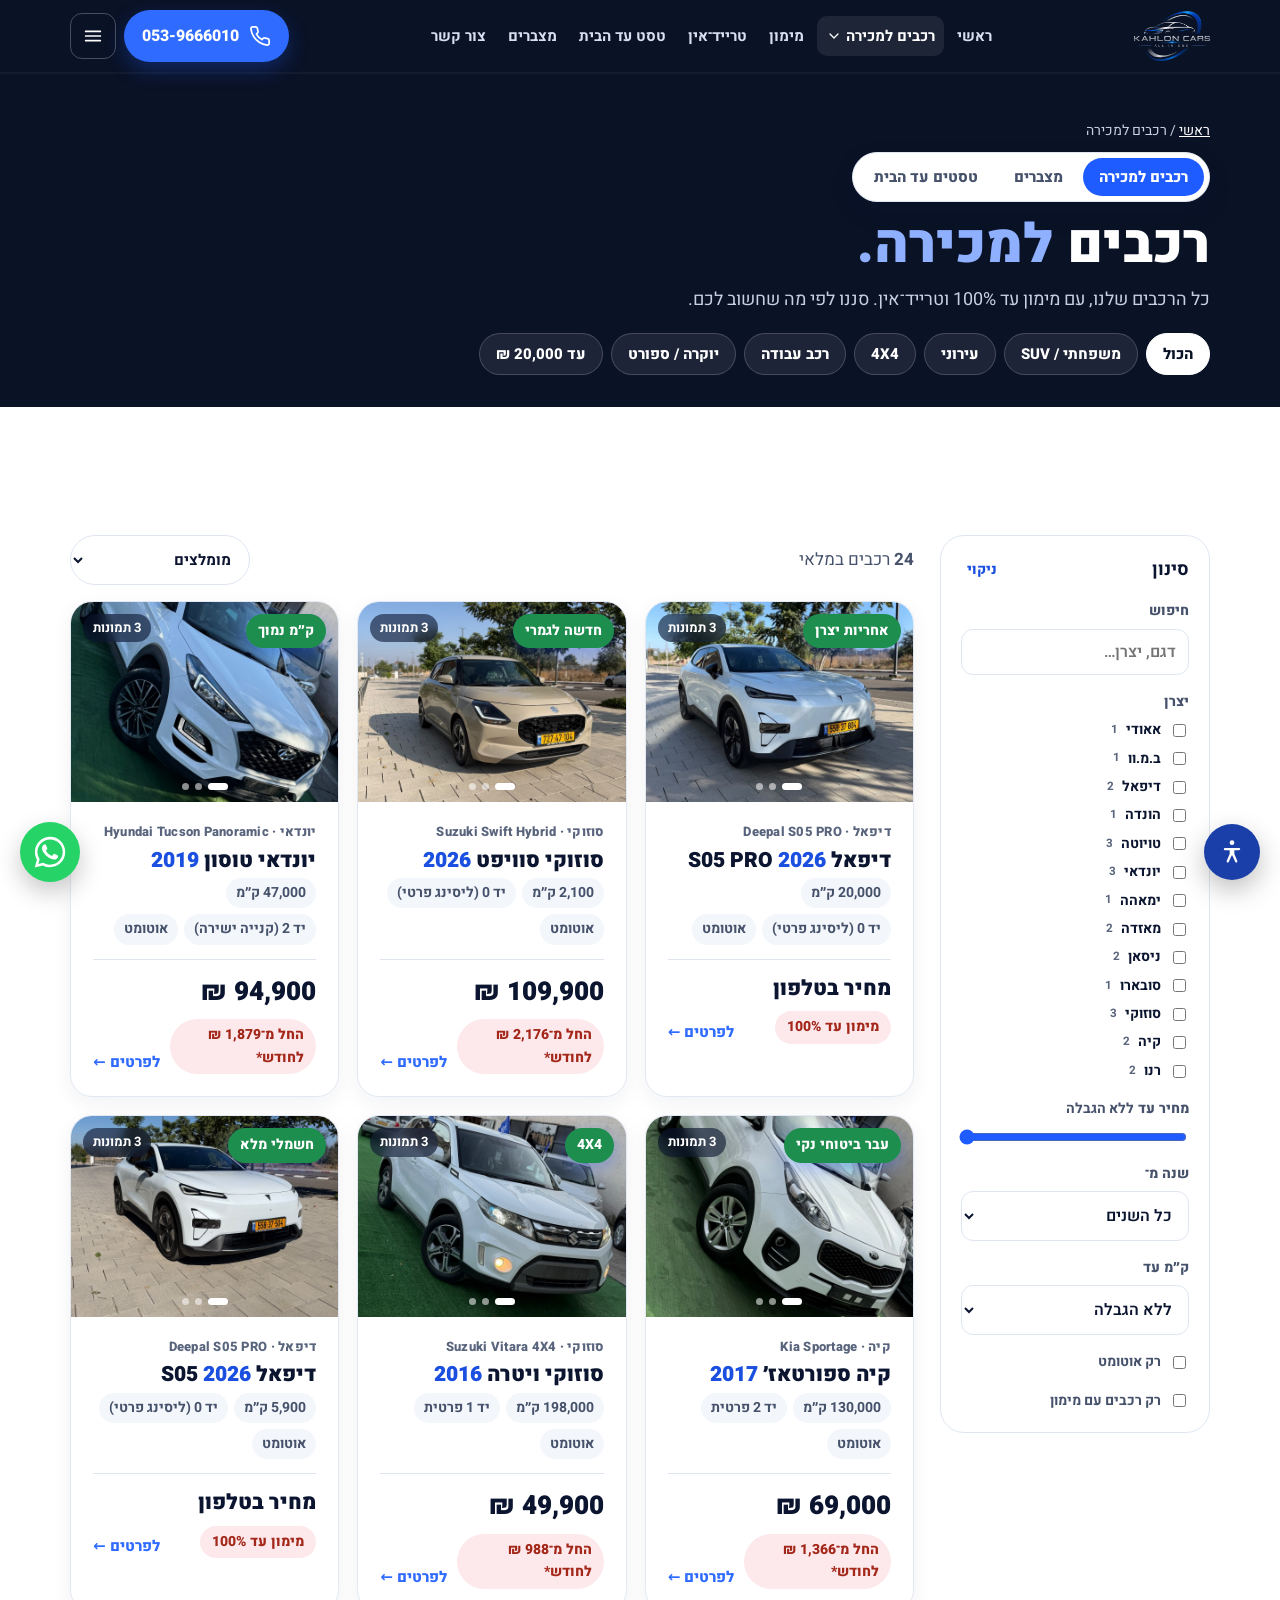
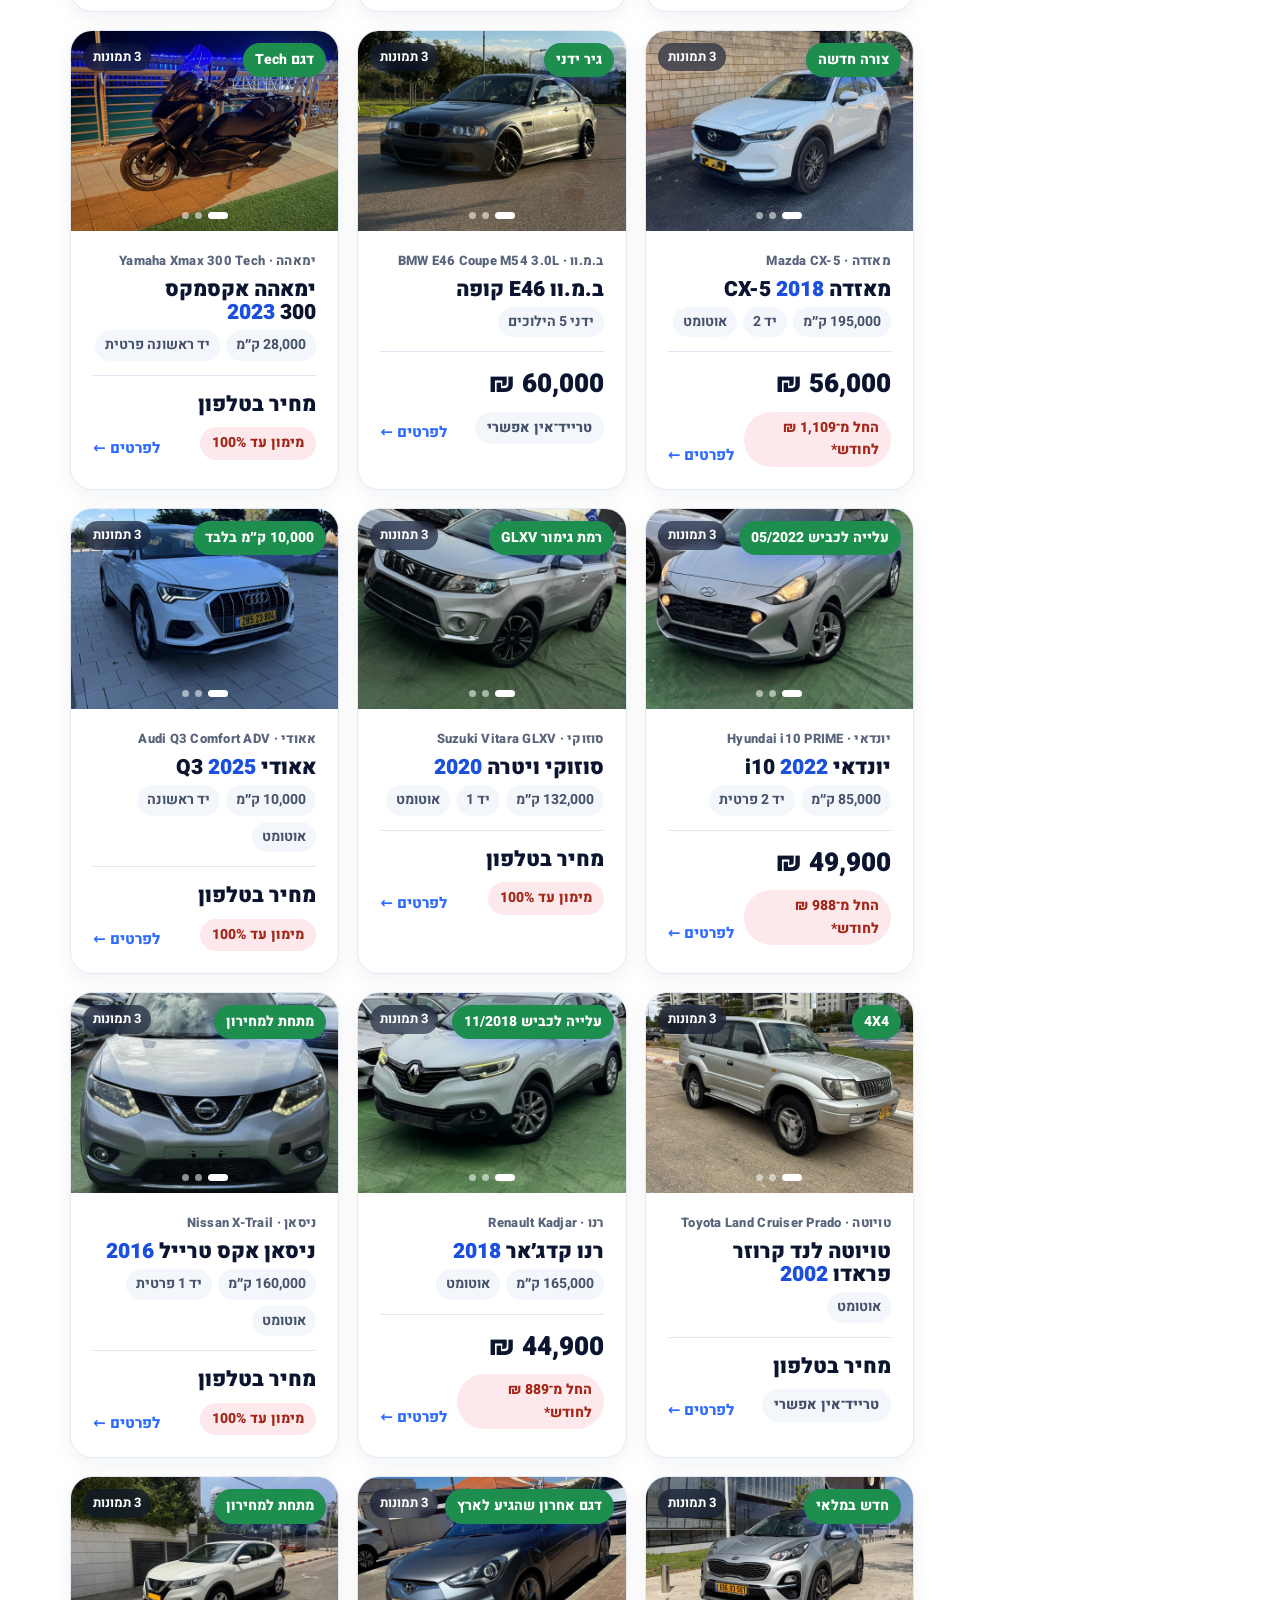
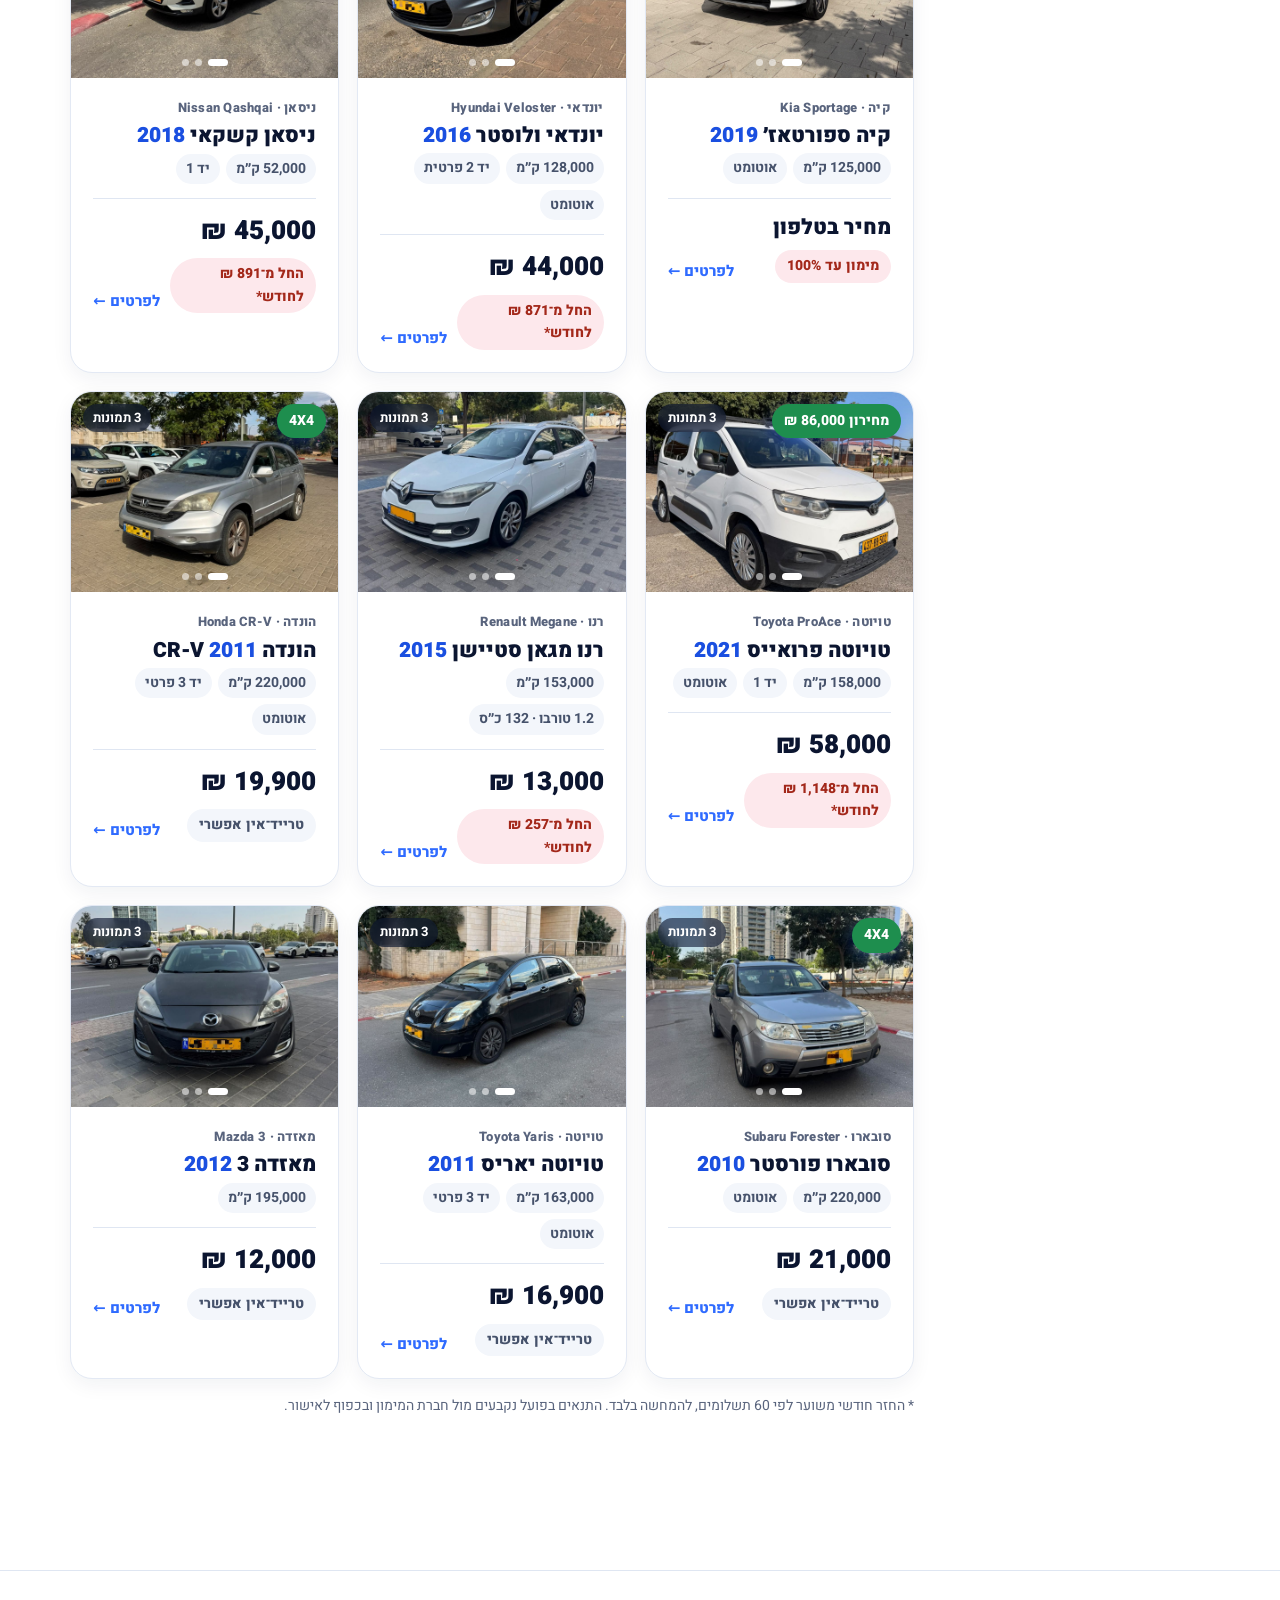
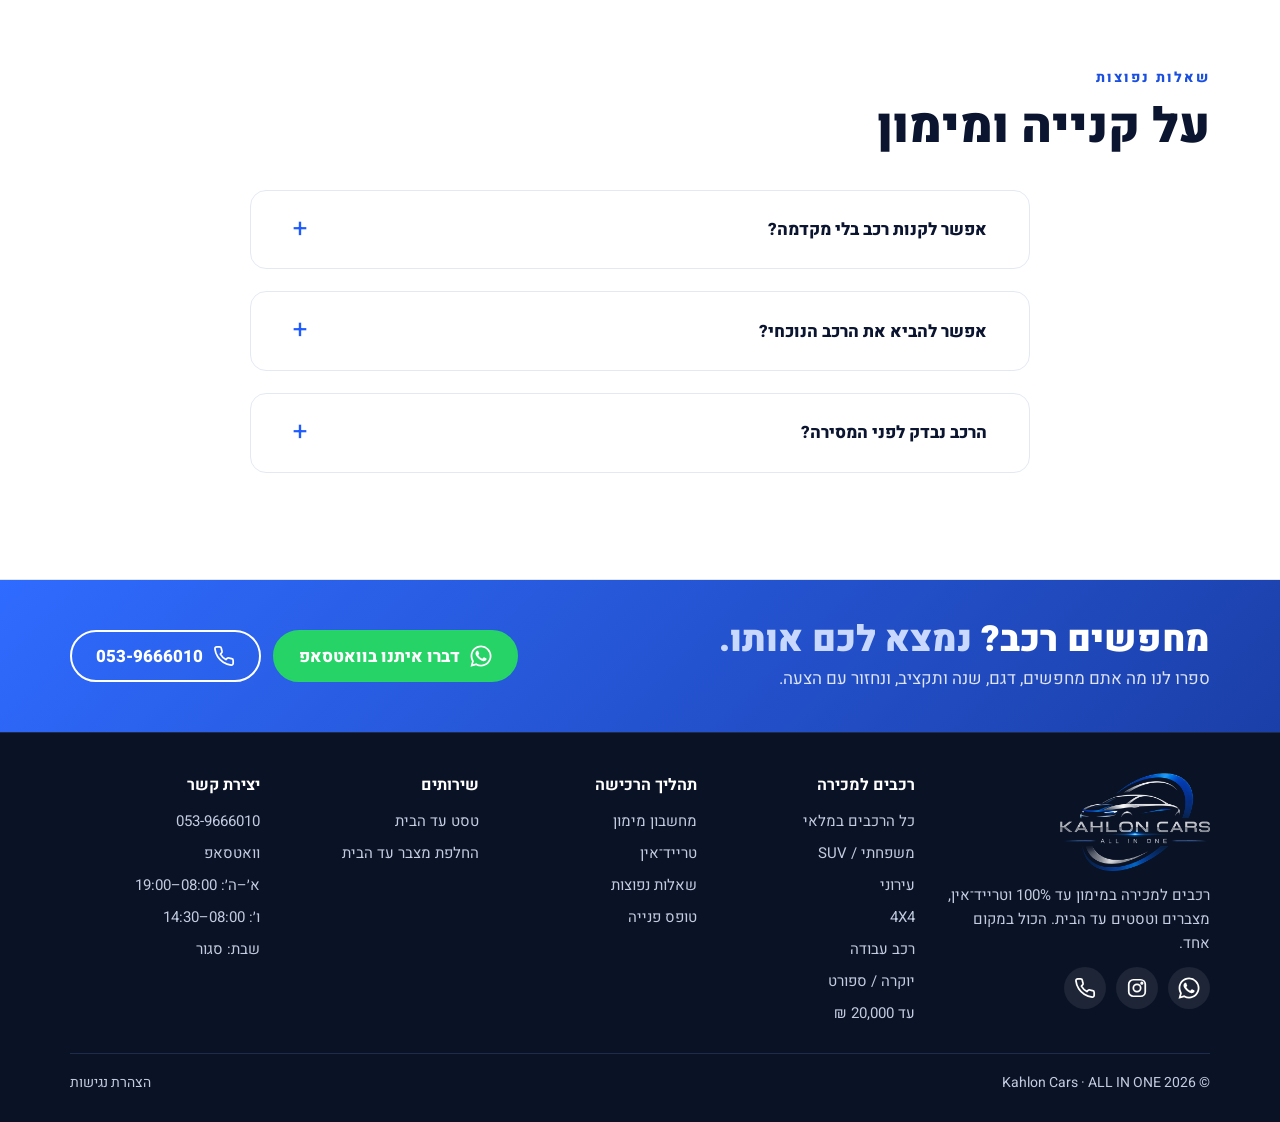
==== public/cars.html @ dd2d295c "הגדרות Cloudflare Co-Authored-By: Claude Opus 5.5 <noreply@anthropic.com> Claude-Session: https://cl" ====
<!doctype html>
<html lang="he" dir="rtl" data-theme="light">
<head>
<meta charset="utf-8">
<meta name="viewport" content="width=device-width, initial-scale=1, viewport-fit=cover">
<title>רכבים למכירה במימון עד 100% | Kahlon Cars</title>
<meta name="claude:viewport-fit-sides" content="cover">
<meta name="description" content="כל הרכבים למכירה ב־Kahlon Cars: רכבים שמורים ובדוקים, מימון עד 100% וטרייד־אין. סינון לפי יצרן, מחיר, שנה וסוג רכב.">
<link rel="canonical" href="https://www.kahloncars.co.il/cars.html">
<meta property="og:type" content="website"><meta property="og:locale" content="he_IL">
<meta property="og:title" content="רכבים למכירה במימון עד 100% | Kahlon Cars"><meta property="og:description" content="כל הרכבים למכירה ב־Kahlon Cars: רכבים שמורים ובדוקים, מימון עד 100% וטרייד־אין. סינון לפי יצרן, מחיר, שנה וסוג רכב.">
<meta property="og:image" content="https://www.kahloncars.co.il/img/og.jpg"><meta property="og:url" content="https://www.kahloncars.co.il/cars.html">
<meta name="theme-color" content="#0B1530">
<link rel="icon" type="image/png" href="img/favicon.png"><link rel="apple-touch-icon" href="img/apple-touch-icon.png">
<link rel="preconnect" href="https://fonts.googleapis.com"><link rel="preconnect" href="https://fonts.gstatic.com" crossorigin>
<link rel="stylesheet" href="https://fonts.googleapis.com/css2?family=Heebo:wght@400;600;700;800;900&display=swap">
<link rel="stylesheet" href="site.css">
</head>
<body>
<a class="sr" href="#main">דילוג לתוכן</a>
<header class="site-header"><div class="wrap">
<a class="brand" href="index.html" aria-label="Kahlon Cars – לעמוד הראשי"><img class="logo-light" src="img/logo-light.png" alt="Kahlon Cars" width="76" height="49"><img class="logo-dark" src="img/logo-dark.png" alt="" width="76" height="49"><span>KAHLON CARS</span></a>
<nav id="nav" class="nav" aria-label="ניווט ראשי">
<a href="index.html">ראשי</a>
<div class="dd"><a href="cars.html" aria-current="page">רכבים למכירה <svg viewBox="0 0 24 24" width="16" height="16" fill="none" stroke="currentColor" stroke-width="1.9" stroke-linecap="round" stroke-linejoin="round" aria-hidden="true"><path d="M6 9l6 6 6-6"/></svg></a><div class="dd-panel"><a href="cars.html" class="dd-all"><svg viewBox="0 0 24 24" width="20" height="20" fill="none" stroke="currentColor" stroke-width="1.9" stroke-linecap="round" stroke-linejoin="round" aria-hidden="true"><path d="M3 15.5v-2.2c0-.8.5-1.4 1.2-1.6l2.3-.6 2.2-3a2 2 0 0 1 1.6-.8h4.4a2 2 0 0 1 1.6.8l2.2 3 1.3.3c.7.2 1.2.8 1.2 1.6v2.5h-1.5"/><path d="M5.5 15.5H3"/><path d="M9.5 15.5h5"/><circle cx="7.5" cy="15.8" r="1.8"/><circle cx="16.5" cy="15.8" r="1.8"/></svg><span>כל הרכבים במלאי</span></a><a href="cars.html?cat=family"><svg viewBox="0 0 24 24" width="20" height="20" fill="none" stroke="currentColor" stroke-width="1.9" stroke-linecap="round" stroke-linejoin="round" aria-hidden="true"><path d="M2.5 16v-3.5c0-.7.4-1.3 1-1.5L6 10l1.8-3.2A1.5 1.5 0 0 1 9.1 6h7.3a1.5 1.5 0 0 1 1.2.6L20 10l.6.3c.6.3.9.9.9 1.5V16h-1.5"/><path d="M2.5 16h2"/><path d="M9.5 16h5"/><circle cx="7" cy="16.3" r="2"/><circle cx="17" cy="16.3" r="2"/><path d="M6 10h14"/></svg><span>משפחתי / SUV</span></a><a href="cars.html?cat=city"><svg viewBox="0 0 24 24" width="20" height="20" fill="none" stroke="currentColor" stroke-width="1.9" stroke-linecap="round" stroke-linejoin="round" aria-hidden="true"><path d="M5 15.5v-2c0-.7.4-1.2 1-1.4l1.5-.4 2-2.8a1.6 1.6 0 0 1 1.3-.7h2.4a1.6 1.6 0 0 1 1.3.7l2 2.8 1.5.4c.6.2 1 .7 1 1.4v2h-1"/><path d="M6 15.5H5"/><path d="M10 15.5h4"/><circle cx="8" cy="15.8" r="1.7"/><circle cx="16" cy="15.8" r="1.7"/></svg><span>עירוני</span></a><a href="cars.html?cat=4x4"><svg viewBox="0 0 24 24" width="20" height="20" fill="none" stroke="currentColor" stroke-width="1.9" stroke-linecap="round" stroke-linejoin="round" aria-hidden="true"><path d="M4 20l5-9 3 4 3-6 5 11z"/><path d="M14.5 5.5a1.5 1.5 0 1 0 0-.01"/></svg><span>4X4</span></a><a href="cars.html?cat=work"><svg viewBox="0 0 24 24" width="20" height="20" fill="none" stroke="currentColor" stroke-width="1.9" stroke-linecap="round" stroke-linejoin="round" aria-hidden="true"><path d="M2.5 17V8a1 1 0 0 1 1-1h10v10"/><path d="M13.5 10h4l3 3.5V17h-1.5"/><path d="M2.5 17h2"/><path d="M9 17h6"/><circle cx="6.7" cy="17.2" r="1.9"/><circle cx="17" cy="17.2" r="1.9"/></svg><span>רכב עבודה</span></a><a href="cars.html?cat=sport"><svg viewBox="0 0 24 24" width="20" height="20" fill="none" stroke="currentColor" stroke-width="1.9" stroke-linecap="round" stroke-linejoin="round" aria-hidden="true"><path d="M12 3l2.7 5.6 6.1.9-4.4 4.3 1 6.1L12 17l-5.4 2.9 1-6.1L3.2 9.5l6.1-.9z"/></svg><span>יוקרה / ספורט</span></a><a href="cars.html?cat=budget"><svg viewBox="0 0 24 24" width="20" height="20" fill="none" stroke="currentColor" stroke-width="1.9" stroke-linecap="round" stroke-linejoin="round" aria-hidden="true"><circle cx="12" cy="12" r="9"/><path d="M14.8 9.2c-.5-.8-1.5-1.2-2.8-1.2-1.6 0-2.7.8-2.7 2s1 1.7 2.7 2 2.7.8 2.7 2-1.1 2-2.7 2c-1.3 0-2.3-.4-2.8-1.2"/><path d="M12 6.5v1.5"/><path d="M12 16v1.5"/></svg><span>עד 20,000 ₪</span></a></div></div>
<a href="finance.html">מימון</a>
<a href="tradein.html">טרייד־אין</a>
<a href="test.html">טסט עד הבית</a>
<a href="battery.html">מצברים</a>
<a href="contact.html">צור קשר</a>
</nav>
<div class="header-cta"><a class="btn btn-primary btn-sm" href="tel:+972539666010" target="_blank" rel="noopener"><svg viewBox="0 0 24 24" width="22" height="22" fill="none" stroke="currentColor" stroke-width="1.9" stroke-linecap="round" stroke-linejoin="round" aria-hidden="true"><path d="M22 16.92v3a2 2 0 0 1-2.18 2 19.79 19.79 0 0 1-8.63-3.07 19.5 19.5 0 0 1-6-6 19.79 19.79 0 0 1-3.07-8.67A2 2 0 0 1 4.11 2h3a2 2 0 0 1 2 1.72 12.84 12.84 0 0 0 .7 2.81 2 2 0 0 1-.45 2.11L8.09 9.91a16 16 0 0 0 6 6l1.27-1.27a2 2 0 0 1 2.11-.45 12.84 12.84 0 0 0 2.81.7A2 2 0 0 1 22 16.92z"/></svg><span class="btn-call-text ltr">053-9666010</span><span class="sr">חייגו</span></a>
<button class="menu-btn" type="button" aria-controls="menu" aria-expanded="false" aria-label="תפריט"><svg viewBox="0 0 24 24" width="22" height="22" fill="none" stroke="currentColor" stroke-width="1.9" stroke-linecap="round" stroke-linejoin="round" aria-hidden="true"><path d="M4 7h16"/><path d="M4 12h16"/><path d="M4 17h16"/></svg></button></div>
</div>
<div id="menu" class="menu" hidden><div class="wrap">
<nav class="m-list" aria-label="תפריט">
<a href="index.html"><svg viewBox="0 0 24 24" width="22" height="22" fill="none" stroke="currentColor" stroke-width="1.9" stroke-linecap="round" stroke-linejoin="round" aria-hidden="true"><path d="M3 11l9-7 9 7"/><path d="M5 10v10h14V10"/></svg><span>ראשי</span></a>
<details class="m-sub"><summary><svg viewBox="0 0 24 24" width="22" height="22" fill="none" stroke="currentColor" stroke-width="1.9" stroke-linecap="round" stroke-linejoin="round" aria-hidden="true"><path d="M3 15.5v-2.2c0-.8.5-1.4 1.2-1.6l2.3-.6 2.2-3a2 2 0 0 1 1.6-.8h4.4a2 2 0 0 1 1.6.8l2.2 3 1.3.3c.7.2 1.2.8 1.2 1.6v2.5h-1.5"/><path d="M5.5 15.5H3"/><path d="M9.5 15.5h5"/><circle cx="7.5" cy="15.8" r="1.8"/><circle cx="16.5" cy="15.8" r="1.8"/></svg><span>רכבים למכירה</span><svg viewBox="0 0 24 24" width="18" height="18" fill="none" stroke="currentColor" stroke-width="1.9" stroke-linecap="round" stroke-linejoin="round" aria-hidden="true"><path d="M6 9l6 6 6-6"/></svg></summary><div class="m-sub-in"><a href="cars.html">כל הרכבים</a><a href="cars.html?cat=family">משפחתי / SUV</a><a href="cars.html?cat=city">עירוני</a><a href="cars.html?cat=4x4">4X4</a><a href="cars.html?cat=work">רכב עבודה</a><a href="cars.html?cat=sport">יוקרה / ספורט</a><a href="cars.html?cat=budget">עד 20,000 ₪</a></div></details>
<a href="finance.html"><svg viewBox="0 0 24 24" width="22" height="22" fill="none" stroke="currentColor" stroke-width="1.9" stroke-linecap="round" stroke-linejoin="round" aria-hidden="true"><circle cx="12" cy="12" r="9"/><path d="M9 15l6-6"/><circle cx="9.2" cy="9.2" r=".9"/><circle cx="14.8" cy="14.8" r=".9"/></svg><span>מימון</span></a>
<a href="tradein.html"><svg viewBox="0 0 24 24" width="22" height="22" fill="none" stroke="currentColor" stroke-width="1.9" stroke-linecap="round" stroke-linejoin="round" aria-hidden="true"><path d="M4 8h13l-3-3"/><path d="M20 16H7l3 3"/></svg><span>טרייד־אין</span></a>
<a href="battery.html"><svg viewBox="0 0 24 24" width="22" height="22" fill="none" stroke="currentColor" stroke-width="1.9" stroke-linecap="round" stroke-linejoin="round" aria-hidden="true"><rect x="2.5" y="7" width="17" height="10" rx="2"/><path d="M21.5 10.5v3"/><path d="M11.8 9l-2.3 3.3h3.2l-2.3 3.2"/></svg><span>מצברים</span></a>
<a href="test.html"><svg viewBox="0 0 24 24" width="22" height="22" fill="none" stroke="currentColor" stroke-width="1.9" stroke-linecap="round" stroke-linejoin="round" aria-hidden="true"><path d="M14 3H7a2 2 0 0 0-2 2v14a2 2 0 0 0 2 2h10a2 2 0 0 0 2-2V8z"/><path d="M14 3v5h5"/><path d="M8.8 14.2l2.3 2.3 4.2-4.6"/></svg><span>טסט עד הבית</span></a>
<a href="contact.html"><svg viewBox="0 0 24 24" width="22" height="22" fill="none" stroke="currentColor" stroke-width="1.9" stroke-linecap="round" stroke-linejoin="round" aria-hidden="true"><circle cx="12" cy="8" r="4"/><path d="M4 21c1-4 4.5-6 8-6s7 2 8 6"/></svg><span>צור קשר</span></a>
</nav>
<div class="actions"><a class="btn btn-primary" href="https://wa.me/972539666010" target="_blank" rel="noopener"><svg class="wa-ico" viewBox="0 0 24 24" width="22" height="22" fill="currentColor" aria-hidden="true"><path d="M17.47 14.38c-.3-.15-1.76-.87-2.03-.97-.27-.1-.47-.15-.67.15-.2.3-.77.97-.94 1.17-.17.2-.35.22-.65.07-.3-.15-1.26-.46-2.4-1.48-.89-.79-1.49-1.77-1.66-2.07-.17-.3-.02-.46.13-.61.13-.13.3-.35.45-.52.15-.17.2-.3.3-.5.1-.2.05-.37-.02-.52-.08-.15-.67-1.62-.92-2.22-.24-.58-.49-.5-.67-.51h-.57c-.2 0-.52.07-.79.37-.27.3-1.04 1.02-1.04 2.48s1.07 2.88 1.21 3.08c.15.2 2.1 3.2 5.08 4.49.71.31 1.26.49 1.69.63.71.23 1.36.2 1.87.12.57-.09 1.76-.72 2.01-1.41.25-.69.25-1.29.17-1.41-.07-.13-.27-.2-.57-.35zM12.05 21.5h-.01a9.45 9.45 0 0 1-4.82-1.32l-.35-.21-3.58.94.96-3.49-.23-.36a9.43 9.43 0 0 1-1.45-5.03c0-5.22 4.25-9.47 9.48-9.47 2.53 0 4.91.99 6.7 2.78a9.4 9.4 0 0 1 2.77 6.7c0 5.22-4.25 9.47-9.47 9.47zm8.06-17.53A11.33 11.33 0 0 0 12.05.63C5.77.63.66 5.74.66 12.02c0 2.01.52 3.97 1.52 5.7L.56 23.63l6.04-1.58a11.36 11.36 0 0 0 5.44 1.39h.01c6.28 0 11.39-5.11 11.39-11.39 0-3.04-1.19-5.9-3.33-8.05z"/></svg>וואטסאפ</a><a class="btn btn-ghost" href="tel:+972539666010" target="_blank" rel="noopener"><svg viewBox="0 0 24 24" width="22" height="22" fill="none" stroke="currentColor" stroke-width="1.9" stroke-linecap="round" stroke-linejoin="round" aria-hidden="true"><path d="M22 16.92v3a2 2 0 0 1-2.18 2 19.79 19.79 0 0 1-8.63-3.07 19.5 19.5 0 0 1-6-6 19.79 19.79 0 0 1-3.07-8.67A2 2 0 0 1 4.11 2h3a2 2 0 0 1 2 1.72 12.84 12.84 0 0 0 .7 2.81 2 2 0 0 1-.45 2.11L8.09 9.91a16 16 0 0 0 6 6l1.27-1.27a2 2 0 0 1 2.11-.45 12.84 12.84 0 0 0 2.81.7A2 2 0 0 1 22 16.92z"/></svg>חייגו אלינו</a></div>
</div></div>
</header>
<main id="main">
<section class="page-top"><div class="wrap">
<div class="crumbs"><a href="index.html">ראשי</a> / רכבים למכירה</div>
<div class="biz"><a href="cars.html" class="biz-main" aria-current="page">רכבים למכירה</a><a href="battery.html">מצברים</a><a href="test.html">טסטים עד הבית</a></div>
<h1>רכבים <span class="hl">למכירה.</span></h1>
<p>כל הרכבים שלנו, עם מימון עד 100% וטרייד־אין. סננו לפי מה שחשוב לכם.</p>
<div class="cat-pills" id="cat-pills"><a href="cars.html" data-c="">הכול</a><a href="cars.html?cat=family" data-c="family">משפחתי / SUV</a><a href="cars.html?cat=city" data-c="city">עירוני</a><a href="cars.html?cat=4x4" data-c="4x4">4X4</a><a href="cars.html?cat=work" data-c="work">רכב עבודה</a><a href="cars.html?cat=sport" data-c="sport">יוקרה / ספורט</a><a href="cars.html?cat=budget" data-c="budget">עד 20,000 ₪</a></div>
</div></section>
<section class="catalog"><div class="wrap">
<aside class="filters" id="filters" aria-label="סינון">
<div class="f-head"><b>סינון</b><button type="button" id="f-reset">ניקוי</button></div>
<label class="f"><span>חיפוש</span><input id="q" type="search" placeholder="דגם, יצרן…"></label>
<div class="f"><span>יצרן</span><div id="f-brands" class="checks"></div></div>
<label class="f"><span>מחיר עד <b id="max-out"></b></span><input id="f-max" type="range" min="10000" max="60000" step="1000"></label>
<label class="f"><span>שנה מ־</span><select id="f-year"><option value="">כל השנים</option></select></label>
<label class="f"><span>ק״מ עד</span><select id="f-km"><option value="">ללא הגבלה</option><option value="60000">60,000</option><option value="150000">150,000</option><option value="200000">200,000</option></select></label>
<label class="f chk"><input type="checkbox" id="f-auto"> רק אוטומט</label>
<label class="f chk"><input type="checkbox" id="f-fin"> רק רכבים עם מימון</label>
<button class="btn btn-primary btn-sm f-done" type="button" id="f-done">הצגת תוצאות</button>
</aside>
<div class="results">
<div class="r-bar"><span id="r-count"></span><div class="r-tools"><button class="btn btn-ghost btn-sm f-open" type="button" id="f-open"><svg viewBox="0 0 24 24" width="18" height="18" fill="none" stroke="currentColor" stroke-width="1.9" stroke-linecap="round" stroke-linejoin="round" aria-hidden="true"><circle cx="11" cy="11" r="7"/><path d="M20 20l-3.5-3.5"/></svg>סינון</button><label><span class="sr">מיון</span><select id="sort"><option value="rec">מומלצים</option><option value="pa">מחיר: מהנמוך לגבוה</option><option value="pd">מחיר: מהגבוה לנמוך</option><option value="yd">שנה: מהחדש לישן</option><option value="km">קילומטראז׳: מהנמוך</option></select></label></div></div>
<div id="cars" class="grid g3 car-grid" data-catalog="1"></div>
<div id="cars-empty" class="empty" hidden><span class="icon"><svg viewBox="0 0 24 24" width="22" height="22" fill="none" stroke="currentColor" stroke-width="1.9" stroke-linecap="round" stroke-linejoin="round" aria-hidden="true"><path d="M3 15.5v-2.2c0-.8.5-1.4 1.2-1.6l2.3-.6 2.2-3a2 2 0 0 1 1.6-.8h4.4a2 2 0 0 1 1.6.8l2.2 3 1.3.3c.7.2 1.2.8 1.2 1.6v2.5h-1.5"/><path d="M5.5 15.5H3"/><path d="M9.5 15.5h5"/><circle cx="7.5" cy="15.8" r="1.8"/><circle cx="16.5" cy="15.8" r="1.8"/></svg></span><h3>לא מצאנו רכב שמתאים לחיפוש</h3><p>נסו להרחיב את הסינון, או ספרו לנו מה אתם מחפשים ונמצא בשבילכם.</p><a class="btn btn-primary" href="https://wa.me/972539666010?text=%D7%94%D7%99%D7%99%2C%20%D7%90%D7%A0%D7%99%20%D7%9E%D7%97%D7%A4%D7%A9%20%D7%A8%D7%9B%D7%91.%20%D7%93%D7%92%D7%9D%3A%20%2C%20%D7%A9%D7%A0%D7%94%3A%20%2C%20%D7%AA%D7%A7%D7%A6%D7%99%D7%91%3A%20" target="_blank" rel="noopener"><svg class="wa-ico" viewBox="0 0 24 24" width="22" height="22" fill="currentColor" aria-hidden="true"><path d="M17.47 14.38c-.3-.15-1.76-.87-2.03-.97-.27-.1-.47-.15-.67.15-.2.3-.77.97-.94 1.17-.17.2-.35.22-.65.07-.3-.15-1.26-.46-2.4-1.48-.89-.79-1.49-1.77-1.66-2.07-.17-.3-.02-.46.13-.61.13-.13.3-.35.45-.52.15-.17.2-.3.3-.5.1-.2.05-.37-.02-.52-.08-.15-.67-1.62-.92-2.22-.24-.58-.49-.5-.67-.51h-.57c-.2 0-.52.07-.79.37-.27.3-1.04 1.02-1.04 2.48s1.07 2.88 1.21 3.08c.15.2 2.1 3.2 5.08 4.49.71.31 1.26.49 1.69.63.71.23 1.36.2 1.87.12.57-.09 1.76-.72 2.01-1.41.25-.69.25-1.29.17-1.41-.07-.13-.27-.2-.57-.35zM12.05 21.5h-.01a9.45 9.45 0 0 1-4.82-1.32l-.35-.21-3.58.94.96-3.49-.23-.36a9.43 9.43 0 0 1-1.45-5.03c0-5.22 4.25-9.47 9.48-9.47 2.53 0 4.91.99 6.7 2.78a9.4 9.4 0 0 1 2.77 6.7c0 5.22-4.25 9.47-9.47 9.47zm8.06-17.53A11.33 11.33 0 0 0 12.05.63C5.77.63.66 5.74.66 12.02c0 2.01.52 3.97 1.52 5.7L.56 23.63l6.04-1.58a11.36 11.36 0 0 0 5.44 1.39h.01c6.28 0 11.39-5.11 11.39-11.39 0-3.04-1.19-5.9-3.33-8.05z"/></svg>ספרו לנו מה אתם מחפשים</a></div>
<p class="note">* החזר חודשי משוער לפי 60 תשלומים, להמחשה בלבד. התנאים בפועל נקבעים מול חברת המימון ובכפוף לאישור.</p>
</div>
</div></section>
<section class="section-alt" id="faq"><div class="wrap"><div class="head"><span class="eyebrow">שאלות נפוצות</span><h2>על קנייה ומימון</h2></div><div class="faq">
<details><summary>אפשר לקנות רכב בלי מקדמה?</summary><p>יש אפשרות למימון מלא, בכפוף לאישור חברת המימון. אפשר גם לשלב טרייד־אין.</p></details>
<details><summary>אפשר להביא את הרכב הנוכחי?</summary><p>כן, אנחנו עושים טרייד־אין ונותנים הצעה על הרכב הנוכחי.</p></details>
<details><summary>הרכב נבדק לפני המסירה?</summary><p>כן, אנחנו מתחייבים לבדיקה מלאה של הרכב.</p></details>
</div></div></section>
</main>
<section class="pre-foot"><div class="wrap">
<div><h2>מחפשים רכב? <span class="hl">נמצא לכם אותו.</span></h2><p>ספרו לנו מה אתם מחפשים, דגם, שנה ותקציב, ונחזור עם הצעה.</p></div>
<div class="actions"><a class="btn btn-primary" href="https://wa.me/972539666010?text=%D7%94%D7%99%D7%99%2C%20%D7%90%D7%A0%D7%99%20%D7%9E%D7%97%D7%A4%D7%A9%20%D7%A8%D7%9B%D7%91.%20" target="_blank" rel="noopener"><svg class="wa-ico" viewBox="0 0 24 24" width="22" height="22" fill="currentColor" aria-hidden="true"><path d="M17.47 14.38c-.3-.15-1.76-.87-2.03-.97-.27-.1-.47-.15-.67.15-.2.3-.77.97-.94 1.17-.17.2-.35.22-.65.07-.3-.15-1.26-.46-2.4-1.48-.89-.79-1.49-1.77-1.66-2.07-.17-.3-.02-.46.13-.61.13-.13.3-.35.45-.52.15-.17.2-.3.3-.5.1-.2.05-.37-.02-.52-.08-.15-.67-1.62-.92-2.22-.24-.58-.49-.5-.67-.51h-.57c-.2 0-.52.07-.79.37-.27.3-1.04 1.02-1.04 2.48s1.07 2.88 1.21 3.08c.15.2 2.1 3.2 5.08 4.49.71.31 1.26.49 1.69.63.71.23 1.36.2 1.87.12.57-.09 1.76-.72 2.01-1.41.25-.69.25-1.29.17-1.41-.07-.13-.27-.2-.57-.35zM12.05 21.5h-.01a9.45 9.45 0 0 1-4.82-1.32l-.35-.21-3.58.94.96-3.49-.23-.36a9.43 9.43 0 0 1-1.45-5.03c0-5.22 4.25-9.47 9.48-9.47 2.53 0 4.91.99 6.7 2.78a9.4 9.4 0 0 1 2.77 6.7c0 5.22-4.25 9.47-9.47 9.47zm8.06-17.53A11.33 11.33 0 0 0 12.05.63C5.77.63.66 5.74.66 12.02c0 2.01.52 3.97 1.52 5.7L.56 23.63l6.04-1.58a11.36 11.36 0 0 0 5.44 1.39h.01c6.28 0 11.39-5.11 11.39-11.39 0-3.04-1.19-5.9-3.33-8.05z"/></svg>דברו איתנו בוואטסאפ</a><a class="btn btn-outline-light" href="tel:+972539666010" target="_blank" rel="noopener"><svg viewBox="0 0 24 24" width="22" height="22" fill="none" stroke="currentColor" stroke-width="1.9" stroke-linecap="round" stroke-linejoin="round" aria-hidden="true"><path d="M22 16.92v3a2 2 0 0 1-2.18 2 19.79 19.79 0 0 1-8.63-3.07 19.5 19.5 0 0 1-6-6 19.79 19.79 0 0 1-3.07-8.67A2 2 0 0 1 4.11 2h3a2 2 0 0 1 2 1.72 12.84 12.84 0 0 0 .7 2.81 2 2 0 0 1-.45 2.11L8.09 9.91a16 16 0 0 0 6 6l1.27-1.27a2 2 0 0 1 2.11-.45 12.84 12.84 0 0 0 2.81.7A2 2 0 0 1 22 16.92z"/></svg><span class="ltr">053-9666010</span></a></div>
</div></section>
<footer class="site-footer"><div class="wrap">
<div class="cols cols5">
<div class="f-about"><img src="img/logo-dark.png" alt="Kahlon Cars" width="150" height="97"><p>רכבים למכירה במימון עד 100% וטרייד־אין, מצברים וטסטים עד הבית. הכול במקום אחד.</p><div class="f-social"><a href="https://wa.me/972539666010" target="_blank" rel="noopener" aria-label="וואטסאפ"><svg class="wa-ico" viewBox="0 0 24 24" width="22" height="22" fill="currentColor" aria-hidden="true"><path d="M17.47 14.38c-.3-.15-1.76-.87-2.03-.97-.27-.1-.47-.15-.67.15-.2.3-.77.97-.94 1.17-.17.2-.35.22-.65.07-.3-.15-1.26-.46-2.4-1.48-.89-.79-1.49-1.77-1.66-2.07-.17-.3-.02-.46.13-.61.13-.13.3-.35.45-.52.15-.17.2-.3.3-.5.1-.2.05-.37-.02-.52-.08-.15-.67-1.62-.92-2.22-.24-.58-.49-.5-.67-.51h-.57c-.2 0-.52.07-.79.37-.27.3-1.04 1.02-1.04 2.48s1.07 2.88 1.21 3.08c.15.2 2.1 3.2 5.08 4.49.71.31 1.26.49 1.69.63.71.23 1.36.2 1.87.12.57-.09 1.76-.72 2.01-1.41.25-.69.25-1.29.17-1.41-.07-.13-.27-.2-.57-.35zM12.05 21.5h-.01a9.45 9.45 0 0 1-4.82-1.32l-.35-.21-3.58.94.96-3.49-.23-.36a9.43 9.43 0 0 1-1.45-5.03c0-5.22 4.25-9.47 9.48-9.47 2.53 0 4.91.99 6.7 2.78a9.4 9.4 0 0 1 2.77 6.7c0 5.22-4.25 9.47-9.47 9.47zm8.06-17.53A11.33 11.33 0 0 0 12.05.63C5.77.63.66 5.74.66 12.02c0 2.01.52 3.97 1.52 5.7L.56 23.63l6.04-1.58a11.36 11.36 0 0 0 5.44 1.39h.01c6.28 0 11.39-5.11 11.39-11.39 0-3.04-1.19-5.9-3.33-8.05z"/></svg></a><a href="https://www.instagram.com/kahlon.cars/" target="_blank" rel="noopener" aria-label="אינסטגרם"><svg viewBox="0 0 24 24" width="22" height="22" fill="none" stroke="currentColor" stroke-width="1.9" stroke-linecap="round" stroke-linejoin="round" aria-hidden="true"><rect x="3" y="3" width="18" height="18" rx="5"/><circle cx="12" cy="12" r="4"/><circle cx="17.3" cy="6.7" r=".8"/></svg></a><a href="tel:+972539666010" target="_blank" rel="noopener" aria-label="טלפון"><svg viewBox="0 0 24 24" width="22" height="22" fill="none" stroke="currentColor" stroke-width="1.9" stroke-linecap="round" stroke-linejoin="round" aria-hidden="true"><path d="M22 16.92v3a2 2 0 0 1-2.18 2 19.79 19.79 0 0 1-8.63-3.07 19.5 19.5 0 0 1-6-6 19.79 19.79 0 0 1-3.07-8.67A2 2 0 0 1 4.11 2h3a2 2 0 0 1 2 1.72 12.84 12.84 0 0 0 .7 2.81 2 2 0 0 1-.45 2.11L8.09 9.91a16 16 0 0 0 6 6l1.27-1.27a2 2 0 0 1 2.11-.45 12.84 12.84 0 0 0 2.81.7A2 2 0 0 1 22 16.92z"/></svg></a></div></div>
<div><h4>רכבים למכירה</h4><ul><li><a href="cars.html">כל הרכבים במלאי</a></li><li><a href="cars.html?cat=family">משפחתי / SUV</a></li><li><a href="cars.html?cat=city">עירוני</a></li><li><a href="cars.html?cat=4x4">4X4</a></li><li><a href="cars.html?cat=work">רכב עבודה</a></li><li><a href="cars.html?cat=sport">יוקרה / ספורט</a></li><li><a href="cars.html?cat=budget">עד 20,000 ₪</a></li></ul></div>
<div><h4>תהליך הרכישה</h4><ul><li><a href="finance.html">מחשבון מימון</a></li><li><a href="tradein.html">טרייד־אין</a></li><li><a href="cars.html#faq">שאלות נפוצות</a></li><li><a href="contact.html">טופס פנייה</a></li></ul></div>
<div><h4>שירותים</h4><ul><li><a href="test.html">טסט עד הבית</a></li><li><a href="battery.html">החלפת מצבר עד הבית</a></li></ul></div>
<div><h4>יצירת קשר</h4><ul><li><a href="tel:+972539666010" target="_blank" rel="noopener" class="ltr">053-9666010</a></li><li><a href="https://wa.me/972539666010" target="_blank" rel="noopener">וואטסאפ</a></li><li>א׳–ה׳: 08:00–19:00</li><li>ו׳: 08:00–14:30</li><li>שבת: סגור</li></ul></div>
</div>
<div class="legal"><span>© <span id="year">2026</span> Kahlon Cars · ALL IN ONE</span><span><a href="accessibility.html">הצהרת נגישות</a></span></div>
</div></footer>
<a class="fab" href="https://wa.me/972539666010" target="_blank" rel="noopener" aria-label="שלחו לנו הודעה בוואטסאפ"><svg class="wa-ico" viewBox="0 0 24 24"  fill="currentColor" aria-hidden="true"><path d="M17.47 14.38c-.3-.15-1.76-.87-2.03-.97-.27-.1-.47-.15-.67.15-.2.3-.77.97-.94 1.17-.17.2-.35.22-.65.07-.3-.15-1.26-.46-2.4-1.48-.89-.79-1.49-1.77-1.66-2.07-.17-.3-.02-.46.13-.61.13-.13.3-.35.45-.52.15-.17.2-.3.3-.5.1-.2.05-.37-.02-.52-.08-.15-.67-1.62-.92-2.22-.24-.58-.49-.5-.67-.51h-.57c-.2 0-.52.07-.79.37-.27.3-1.04 1.02-1.04 2.48s1.07 2.88 1.21 3.08c.15.2 2.1 3.2 5.08 4.49.71.31 1.26.49 1.69.63.71.23 1.36.2 1.87.12.57-.09 1.76-.72 2.01-1.41.25-.69.25-1.29.17-1.41-.07-.13-.27-.2-.57-.35zM12.05 21.5h-.01a9.45 9.45 0 0 1-4.82-1.32l-.35-.21-3.58.94.96-3.49-.23-.36a9.43 9.43 0 0 1-1.45-5.03c0-5.22 4.25-9.47 9.48-9.47 2.53 0 4.91.99 6.7 2.78a9.4 9.4 0 0 1 2.77 6.7c0 5.22-4.25 9.47-9.47 9.47zm8.06-17.53A11.33 11.33 0 0 0 12.05.63C5.77.63.66 5.74.66 12.02c0 2.01.52 3.97 1.52 5.7L.56 23.63l6.04-1.58a11.36 11.36 0 0 0 5.44 1.39h.01c6.28 0 11.39-5.11 11.39-11.39 0-3.04-1.19-5.9-3.33-8.05z"/></svg></a>
<script src="cars.js"></script><script src="site.js"></script>
</body></html>
---- public/site.css ----
/* Layout: light, airy service site; navy type, one electric-blue accent, battery-yellow as the second voice.
   Signature detail: the phone number set as an Israeli yellow licence plate. */
:root{
  --bg:#F5F7FB; --surface:#FFFFFF; --surface-2:#EDF2FB; --ink:#0B1530; --ink-2:#46526B; --muted:#6B7690;
  --line:#DFE6F2; --accent:#1F5CFF; --accent-ink:#FFFFFF; --accent-soft:#E6EDFF; --accent-text:#1A4FE0;
  --amber:#FFC83D; --amber-soft:#FFF4D6; --amber-text:#8A5E00; --band:#0B1530; --band-ink:#FFFFFF; --band-ink-2:#C3CCE0;
  --plate:#FFD21F; --plate-ink:#111111; --plate-strip:#1E40C8;
  --shadow:0 10px 30px rgba(16,32,74,.07);
  --font:'Heebo',system-ui,-apple-system,'Segoe UI',Arial,sans-serif;
  --font-num:'Heebo',system-ui,sans-serif;
  --r-lg:24px; --r-md:16px; --wrap:1180px;
  color-scheme:light;
}
@media (prefers-color-scheme:dark){:root:not([data-theme="light"]){
  --bg:#070C1A; --surface:#0E1629; --surface-2:#131E36; --ink:#EEF2FA; --ink-2:#B6C0D6; --muted:#8D98B2;
  --line:#1F2B47; --accent:#3D78FF; --accent-ink:#FFFFFF; --accent-soft:#16244A; --accent-text:#8DB0FF;
  --amber-soft:#2A2209; --amber-text:#FFD36B; --band:#0E1629; --band-ink:#FFFFFF; --band-ink-2:#B6C0D6;
  --shadow:0 10px 30px rgba(0,0,0,.35); color-scheme:dark}}
:root[data-theme="dark"]{
  --bg:#070C1A; --surface:#0E1629; --surface-2:#131E36; --ink:#EEF2FA; --ink-2:#B6C0D6; --muted:#8D98B2;
  --line:#1F2B47; --accent:#3D78FF; --accent-ink:#FFFFFF; --accent-soft:#16244A; --accent-text:#8DB0FF;
  --amber-soft:#2A2209; --amber-text:#FFD36B; --band:#0E1629; --band-ink:#FFFFFF; --band-ink-2:#B6C0D6;
  --shadow:0 10px 30px rgba(0,0,0,.35); color-scheme:dark}

*{box-sizing:border-box}
html{scroll-behavior:smooth}
@media (prefers-reduced-motion:reduce){html{scroll-behavior:auto}*{transition:none!important;animation:none!important}}
body{margin:0;background:var(--bg);color:var(--ink);font-family:var(--font);font-size:17px;line-height:1.6;direction:rtl}
img{max-width:100%;height:auto;display:block}
a{color:var(--accent-text)}
a:focus-visible,button:focus-visible,input:focus-visible,select:focus-visible,textarea:focus-visible,summary:focus-visible{outline:3px solid var(--accent);outline-offset:3px;border-radius:8px}
h1,h2,h3{margin:0;font-weight:900;line-height:1.1;text-wrap:balance;color:var(--ink)}
p{margin:0}
.wrap{max-width:var(--wrap);margin:0 auto;padding-left:max(20px,env(safe-area-inset-left,0px));padding-right:max(20px,env(safe-area-inset-right,0px))}
.ltr{direction:ltr;unicode-bidi:isolate}
.logo-dark{display:none}
@media (prefers-color-scheme:dark){:root:not([data-theme="light"]) .logo-light{display:none}:root:not([data-theme="light"]) .logo-dark{display:block}}
:root[data-theme="dark"] .logo-light{display:none}:root[data-theme="dark"] .logo-dark{display:block}

/* Header */
body::before{content:"";position:fixed;inset:0 0 auto;height:env(safe-area-inset-top,0px);z-index:60;background:var(--surface)}
.site-header{position:sticky;top:env(safe-area-inset-top,0px);z-index:50;background:color-mix(in srgb,var(--surface) 92%,transparent);backdrop-filter:blur(10px);border-bottom:1px solid var(--line)}
.site-header .wrap{display:flex;align-items:center;justify-content:space-between;gap:16px;min-height:72px}
.brand{display:flex;align-items:center;gap:10px;text-decoration:none;color:var(--ink)}
.brand img{width:76px}
.brand span{font-weight:900;letter-spacing:.18em;font-size:15px;direction:ltr}
.nav{display:flex;align-items:center;gap:4px}
.nav a{padding:8px 12px;border-radius:10px;text-decoration:none;color:var(--ink-2);font-weight:700;font-size:16px}
.nav a:hover{background:var(--surface-2);color:var(--ink)}
.nav a[aria-current="page"]{color:var(--accent-text);background:var(--accent-soft)}
.header-cta{display:flex;align-items:center;gap:8px}
.menu-btn{display:none;width:46px;height:46px;border-radius:12px;border:1px solid var(--line);background:var(--surface);color:var(--ink);cursor:pointer;align-items:center;justify-content:center}
@media (max-width:980px){
  .nav{position:absolute;inset:100% 0 auto;flex-direction:column;align-items:stretch;padding:10px max(20px,env(safe-area-inset-right,0px)) 18px max(20px,env(safe-area-inset-left,0px));background:var(--surface);border-bottom:1px solid var(--line);box-shadow:var(--shadow)}
  .nav:not(.open){display:none}
  .nav a{padding:14px 12px;font-size:18px}
  .menu-btn{display:inline-flex}
  .header-cta .btn-call-text{display:none}
  .brand span{display:none}
}

/* Buttons */
.btn{display:inline-flex;align-items:center;justify-content:center;gap:10px;min-height:52px;padding:0 24px;border-radius:999px;font:800 17px/1 var(--font);text-decoration:none;cursor:pointer;border:2px solid transparent;transition:transform .15s,box-shadow .15s}
.btn:hover{transform:translateY(-1px)}
.btn-primary{background:var(--accent);color:var(--accent-ink);box-shadow:0 8px 20px color-mix(in srgb,var(--accent) 28%,transparent)}
.btn-ghost{background:transparent;border-color:var(--accent);color:var(--accent-text)}
.btn-amber{background:var(--amber);color:#111}
.btn-light{background:#FFFFFF;color:#0B1530}
.btn-outline-light{border-color:#FFFFFF;color:#FFFFFF;background:transparent}
.btn-sm{min-height:44px;padding:0 16px;font-size:16px}
.btn svg{flex:none}
.actions{display:flex;flex-wrap:wrap;gap:12px}

/* Licence-plate phone */
.plate{display:inline-flex;align-items:stretch;border:3px solid var(--plate-ink);border-radius:10px;background:var(--plate);color:var(--plate-ink);text-decoration:none;overflow:hidden;direction:ltr;box-shadow:0 6px 16px rgba(0,0,0,.12)}
.plate .strip{display:flex;flex-direction:column;align-items:center;justify-content:center;gap:2px;padding:0 7px;background:var(--plate-strip);color:#FFFFFF;font:800 11px/1 var(--font)}
.plate .num{padding:8px 16px;font:900 clamp(24px,3.4vw,32px)/1 var(--font-num);letter-spacing:.06em;font-variant-numeric:tabular-nums}

/* Sections */
section{padding-block:clamp(56px,8vw,96px)}
.section-alt{background:var(--surface);border-block:1px solid var(--line)}
.eyebrow{font-size:14px;font-weight:800;letter-spacing:.14em;color:var(--accent-text)}
.eyebrow.amber{color:var(--amber-text)}
.head{display:flex;flex-direction:column;gap:12px;max-width:720px;margin-bottom:36px}
.head h2{font-size:clamp(30px,4.4vw,48px)}
.head p{font-size:19px;color:var(--ink-2)}
.hl{color:var(--accent)}
.hl-amber{color:var(--amber-text)}

/* Hero */
.hero{padding-block:clamp(48px,7vw,88px);background:radial-gradient(900px 480px at 85% 10%,var(--accent-soft),transparent 70%),var(--bg)}
.hero .wrap{display:grid;grid-template-columns:1.15fr .85fr;align-items:center;gap:40px}
.hero-copy{display:flex;flex-direction:column;gap:22px;min-width:0}
.hero h1{font-size:clamp(40px,6.4vw,74px);letter-spacing:-.01em}
.hero .lead{font-size:clamp(18px,2vw,21px);color:var(--ink-2);max-width:580px}
.pill{align-self:flex-start;display:inline-flex;align-items:center;gap:8px;padding:7px 14px;border-radius:999px;background:var(--accent-soft);color:var(--accent-text);font-weight:800;font-size:15px}
.hero-art{display:flex;flex-direction:column;align-items:center;gap:22px}
.hero-art img{width:min(440px,100%)}
@media (max-width:860px){.hero .wrap{grid-template-columns:1fr}.hero-art{order:-1}.hero-art img{width:min(240px,70%)}}
.page-hero{padding-block:clamp(40px,6vw,72px)}
.page-hero .wrap{display:flex;flex-direction:column;gap:18px;max-width:860px;margin-inline:auto}
.page-hero h1{font-size:clamp(36px,5.6vw,62px)}
.crumbs{font-size:14px;color:var(--muted)}
.crumbs a{color:var(--muted)}

/* Cards / grids */
.grid{display:grid;gap:18px}
.g3{grid-template-columns:repeat(3,minmax(0,1fr))}
.g4{grid-template-columns:repeat(4,minmax(0,1fr))}
.g2{grid-template-columns:repeat(2,minmax(0,1fr))}
@media (max-width:980px){.g4{grid-template-columns:repeat(2,minmax(0,1fr))}.g3{grid-template-columns:1fr}}
@media (max-width:620px){.g4,.g2{grid-template-columns:1fr}}
.card{display:flex;flex-direction:column;gap:10px;padding:26px;border:1px solid var(--line);border-radius:var(--r-lg);background:var(--surface);min-width:0}
.card h3{font-size:22px}
.card p{color:var(--ink-2);font-size:16px}
.card-link{text-decoration:none;color:inherit;box-shadow:var(--shadow);transition:transform .15s,border-color .15s}
.card-link:hover{transform:translateY(-2px);border-color:var(--accent)}
.card .more{margin-top:auto;font-weight:800;color:var(--accent-text)}
.icon{width:54px;height:54px;border-radius:14px;display:flex;align-items:center;justify-content:center;background:var(--accent-soft);color:var(--accent)}
.icon.amber{background:var(--amber-soft);color:var(--amber-text)}
.icon.ink{background:var(--surface-2);color:var(--ink)}
.icon svg{width:28px;height:28px}

/* Steps (a real sequence) */
.steps{counter-reset:s;display:grid;grid-template-columns:repeat(3,minmax(0,1fr));gap:18px}
@media (max-width:860px){.steps{grid-template-columns:1fr}}
.step{position:relative;padding:26px;border-radius:var(--r-lg);background:var(--surface);border:1px solid var(--line)}
.step::before{counter-increment:s;content:counter(s);display:flex;align-items:center;justify-content:center;width:44px;height:44px;border-radius:50%;background:var(--accent);color:var(--accent-ink);font-weight:900;font-size:20px;margin-bottom:14px}
.step h3{font-size:21px;margin-bottom:6px}
.step p{color:var(--ink-2);font-size:16px}

/* Trust strip */
.trust{display:grid;grid-template-columns:repeat(4,minmax(0,1fr));gap:0;border:1px solid var(--line);border-radius:var(--r-lg);background:var(--surface);overflow:hidden}
.trust div{padding:22px;border-inline-start:1px solid var(--line);display:flex;flex-direction:column;gap:4px}
.trust div:first-child{border-inline-start:0}
.trust b{font-size:19px}
.trust span{color:var(--muted);font-size:15px}
@media (max-width:860px){.trust{grid-template-columns:1fr 1fr}.trust div:nth-child(3){border-inline-start:0}.trust div:nth-child(n+3){border-top:1px solid var(--line)}}

/* Price banner */
.banner{display:flex;flex-wrap:wrap;align-items:center;justify-content:space-between;gap:20px;padding:28px 32px;border-radius:var(--r-lg);background:var(--accent);color:#FFFFFF;margin-top:28px}
.banner .big{font-size:clamp(30px,4vw,42px);font-weight:900;line-height:1.1}
.banner .small{color:#E3ECFF;font-size:16px}
.banner.amber{background:var(--amber);color:#111}
.banner.amber .small{color:#4a3a10}

/* Split */
.split{display:grid;grid-template-columns:1fr 1fr;gap:40px;align-items:start}
@media (max-width:860px){.split{grid-template-columns:1fr}}
.checklist{list-style:none;margin:0;padding:0;display:flex;flex-direction:column;gap:12px}
.checklist li{display:flex;gap:12px;align-items:flex-start;font-size:17px;color:var(--ink-2)}
.checklist li::before{content:"";flex:none;width:22px;height:22px;margin-top:3px;border-radius:50%;background:var(--accent-soft) url("data:image/svg+xml,%3Csvg xmlns='http://www.w3.org/2000/svg' viewBox='0 0 24 24' fill='none' stroke='%231F5CFF' stroke-width='3' stroke-linecap='round' stroke-linejoin='round'%3E%3Cpath d='M6 12.5l4 4 8-9'/%3E%3C/svg%3E") center/14px no-repeat}

/* FAQ */
.faq{display:flex;flex-direction:column;gap:12px;max-width:860px}
.faq details{border:1px solid var(--line);border-radius:var(--r-md);background:var(--surface);padding:0 22px}
.faq summary{cursor:pointer;list-style:none;display:flex;justify-content:space-between;align-items:center;gap:16px;padding:18px 0;font-weight:800;font-size:18px}
.faq summary::-webkit-details-marker{display:none}
.faq summary::after{content:"+";font-size:26px;font-weight:400;color:var(--accent);flex:none}
.faq details[open] summary::after{content:"–"}
.faq details p{padding-bottom:18px;color:var(--ink-2)}

/* Cars */
.car{display:flex;flex-direction:column;border:1px solid var(--line);border-radius:var(--r-lg);background:var(--surface);overflow:hidden;box-shadow:var(--shadow);min-width:0}
.car .ph{aspect-ratio:4/3;max-width:100%;background:var(--surface-2);object-fit:cover;width:100%}
.car .body{display:flex;flex-direction:column;gap:8px;padding:20px 22px 22px}
.car h3{font-size:21px}
.car .specs{display:flex;flex-wrap:wrap;gap:6px}
.car .specs span{padding:4px 10px;border-radius:999px;background:var(--surface-2);font-size:14px;font-weight:700;color:var(--ink-2)}
.car .price{font-size:26px;font-weight:900;font-variant-numeric:tabular-nums}
.car .monthly{font-size:15px;color:var(--accent-text);font-weight:700}
.empty{display:flex;flex-direction:column;align-items:center;text-align:center;gap:14px;padding:48px 24px;border:2px dashed var(--line);border-radius:var(--r-lg);background:var(--surface)}
.empty h3{font-size:26px}
.empty p{color:var(--ink-2);max-width:520px}

/* Forms / calculator */
.panel{padding:clamp(20px,3vw,32px);border:1px solid var(--line);border-radius:var(--r-lg);background:var(--surface);display:flex;flex-direction:column;gap:22px;min-width:0}
.field{display:flex;flex-direction:column;gap:8px}
.field label,.field .lbl{font-weight:800;font-size:17px}
.field .hint{font-weight:400;font-size:14px;color:var(--muted)}
.row{display:flex;align-items:center;justify-content:space-between;gap:12px;flex-wrap:wrap}
input[type=text],input[type=tel],input[type=number],select,textarea{width:100%;min-height:50px;padding:0 14px;border:1px solid var(--line);border-radius:12px;background:var(--bg);color:var(--ink);font:600 17px var(--font)}
textarea{padding:12px 14px;min-height:110px;resize:vertical}
input[type=number]{direction:ltr;text-align:left}
.num-in{max-width:170px}
input[type=range]{width:100%;accent-color:var(--accent)}
.result{padding:24px;border-radius:20px;background:var(--accent);color:#FFFFFF;text-align:center;display:flex;flex-direction:column;gap:6px}
.result .m{font-size:clamp(40px,6vw,56px);font-weight:900;line-height:1.1;font-variant-numeric:tabular-nums}
.result .sub{color:#E3ECFF;font-size:15px}
.note{font-size:14px;color:var(--muted)}

/* Contact band + footer */
.band{background:var(--band);color:var(--band-ink)}
.band h2{color:var(--band-ink);font-size:clamp(30px,4vw,46px)}
.band p{color:var(--band-ink-2)}
.band .wrap{display:flex;flex-direction:column;align-items:center;text-align:center;gap:20px}
.site-footer{background:var(--band);color:var(--band-ink-2);border-top:1px solid #1E2B4D;padding-block:40px calc(28px + env(safe-area-inset-bottom,0px))}
.site-footer .cols{display:grid;grid-template-columns:1.3fr 1fr 1fr 1fr;gap:28px}
@media (max-width:860px){.site-footer .cols{grid-template-columns:1fr 1fr}}
@media (max-width:520px){.site-footer .cols{grid-template-columns:1fr}}
.site-footer h4{margin:0 0 10px;color:#FFFFFF;font-size:16px}
.site-footer a{color:var(--band-ink-2);text-decoration:none}
.site-footer a:hover{color:#FFFFFF}
.site-footer ul{list-style:none;margin:0;padding:0;display:flex;flex-direction:column;gap:8px;font-size:15px}
.site-footer .legal{margin-top:28px;padding-top:18px;border-top:1px solid #1E2B4D;display:flex;flex-wrap:wrap;justify-content:space-between;gap:10px;font-size:14px}
.site-footer img{width:150px}

/* Floating WhatsApp */
.fab{position:fixed;left:calc(18px + env(safe-area-inset-left,0px));bottom:calc(18px + env(safe-area-inset-bottom,0px));z-index:40;width:60px;height:60px;border-radius:50%;background:#25D366;color:#FFFFFF;display:flex;align-items:center;justify-content:center;box-shadow:0 10px 24px rgba(0,0,0,.22)}
.fab svg{width:32px;height:32px}
.sr{position:absolute;width:1px;height:1px;overflow:hidden;clip:rect(0 0 0 0);white-space:nowrap}

/* Quick action buttons in home hero */
[id]{scroll-margin-top:calc(84px + env(safe-area-inset-top,0px))}
.quick{display:grid;grid-template-columns:repeat(3,minmax(0,1fr));gap:12px;max-width:640px}
@media (max-width:620px){.quick{grid-template-columns:1fr}}
.q{display:flex;align-items:center;gap:12px;min-height:68px;padding:12px 16px;border-radius:18px;text-decoration:none;font-weight:900;font-size:18px;line-height:1.15;color:#fff;box-shadow:0 10px 24px rgba(16,32,74,.18);transition:transform .15s,box-shadow .15s}
.q:hover{transform:translateY(-2px);box-shadow:0 14px 30px rgba(16,32,74,.28)}
.q .qi{flex:none;width:42px;height:42px;border-radius:12px;display:flex;align-items:center;justify-content:center;background:rgba(255,255,255,.18)}
.q .qi svg{width:24px;height:24px}
.q .qt{flex:1;min-width:0}
.q .qa{flex:none;font-size:20px;opacity:.8}
.q-cars{background:#0B1530}
.q-test{background:var(--accent)}
.q-bat{background:var(--amber);color:#111}
.q-bat .qi{background:rgba(0,0,0,.08)}
@media (prefers-color-scheme:dark){:root:not([data-theme="light"]) .q-cars{background:#1B2A52}}
:root[data-theme="dark"] .q-cars{background:#1B2A52}
@media (max-width:860px){.hero-art{display:none}.hero{padding-block:28px 40px}}
.quick{max-width:760px}
.q .qt{white-space:nowrap}
@media (min-width:861px) and (max-width:1180px){.q .qt{white-space:normal}}
@media (min-width:621px){.q .qa{display:none}.q{gap:10px;padding:12px 14px;font-size:17px}.q .qt{white-space:normal}}

/* Hamburger menu on all screens */
.menu-btn{display:inline-flex!important}
@media (max-width:980px){.nav{display:none!important}}
.menu{position:absolute;inset:100% 0 auto;background:var(--surface);border-bottom:1px solid var(--line);box-shadow:0 20px 40px rgba(16,32,74,.15);max-height:calc(100vh - 80px);overflow:auto}
.menu .wrap{display:flex;flex-direction:column;gap:18px;padding-block:18px 22px}
.quick-menu{max-width:none;grid-template-columns:repeat(2,minmax(0,1fr))}
@media (max-width:620px){.quick-menu{grid-template-columns:1fr}}
.menu-links{display:flex;flex-wrap:wrap;gap:4px 8px;border-top:1px solid var(--line);padding-top:12px}
.menu-links a{padding:10px 12px;border-radius:10px;text-decoration:none;color:var(--ink-2);font-weight:700}
.menu-links a[aria-current="page"]{color:var(--accent-text);background:var(--accent-soft)}
.q-fin{background:#5B3FD8}
/* home hero: 4 buttons in 2x2 */
.quick:not(.quick-menu){grid-template-columns:repeat(2,minmax(0,1fr));max-width:620px}
@media (max-width:620px){.quick:not(.quick-menu){grid-template-columns:1fr}}
.car-actions{display:flex;flex-direction:column;gap:8px;margin-top:6px}
.btn-fin{background:#5B3FD8;color:#fff}
.chosen{padding:12px 16px;border-radius:14px;background:var(--accent-soft);color:var(--accent-text);font-weight:700}
.chosen b{color:var(--ink)}

/* Cars v2: gallery cards + details window */
.car .gal{position:relative;aspect-ratio:4/3;background:var(--surface-2);overflow:hidden;cursor:zoom-in}
.car-dlg .gal{position:relative;aspect-ratio:4/3;background:#000;overflow:hidden}
.gal .slides{display:flex;height:100%;overflow-x:auto;scroll-snap-type:x mandatory;scrollbar-width:none;-webkit-overflow-scrolling:touch}
.gal .slides::-webkit-scrollbar{display:none}
.gal .ph{flex:0 0 100%;width:100%;height:100%;aspect-ratio:auto;object-fit:cover;scroll-snap-align:center;transition:transform .5s}
.car:hover .gal .ph{transform:scale(1.03)}
.gal .dots{position:absolute;bottom:12px;left:0;right:0;display:flex;justify-content:center;gap:6px;pointer-events:none}
.gal .dots span{width:7px;height:7px;border-radius:99px;background:rgba(255,255,255,.55);transition:width .2s}
.gal .dots span.on{width:20px;background:#fff}
.gal .nav{position:absolute;top:50%;transform:translateY(-50%);width:38px;height:38px;border-radius:50%;border:0;background:rgba(11,21,48,.55);color:#fff;font-size:26px;line-height:1;cursor:pointer;opacity:0;transition:opacity .2s;backdrop-filter:blur(6px)}
.gal .prev{right:10px}.gal .next{left:10px}
.gal:hover .nav,.car-dlg .gal .nav{opacity:1}
@media (hover:none){.car .gal .nav{display:none}}
.gal .badge{position:absolute;top:12px;right:12px;padding:6px 12px;border-radius:999px;background:var(--accent);color:#fff;font-weight:800;font-size:14px;box-shadow:0 6px 18px rgba(31,92,255,.35)}
.gal .count{position:absolute;top:12px;left:12px;padding:4px 10px;border-radius:999px;background:rgba(11,21,48,.6);color:#fff;font-size:13px;font-weight:700;backdrop-filter:blur(6px)}
.car .t,.car-dlg .t{display:flex;flex-wrap:wrap;align-items:baseline;justify-content:space-between;gap:4px 10px}
.car .yr,.car-dlg .yr{color:var(--accent-text)}
.car .en,.car-dlg .en{direction:ltr;font-size:14px;font-weight:700;color:var(--muted);letter-spacing:.3px}
.price-ask{font-size:21px!important}
.tags{display:flex;flex-wrap:wrap;gap:6px}
.tag{padding:4px 10px;border-radius:8px;font-size:14px;font-weight:800;background:var(--amber-soft);color:var(--amber-text)}
.tag-fin{background:var(--accent-soft);color:var(--accent-text)}
.more-btn{align-self:flex-start;border:0;background:none;padding:2px 0;font:inherit;font-weight:800;font-size:15px;color:var(--accent-text);cursor:pointer}
.more-btn:hover{text-decoration:underline}
.car-dlg{width:min(720px,calc(100vw - 24px));max-height:calc(100vh - 24px);padding:0;border:0;border-radius:var(--r-lg);background:var(--surface);color:var(--ink);overflow:auto;box-shadow:0 30px 80px rgba(0,0,0,.4)}
.car-dlg::backdrop{background:rgba(7,12,26,.7);backdrop-filter:blur(4px)}
.car-dlg .x{position:absolute;top:12px;left:12px;z-index:2;width:40px;height:40px;border-radius:50%;border:0;background:rgba(11,21,48,.65);color:#fff;font-size:26px;cursor:pointer}
.car-dlg .dlg-body{display:flex;flex-direction:column;gap:14px;padding:22px 24px 26px}
.car-dlg h2{font-size:28px;margin:0}
.note-line{margin:0;color:var(--ink-2);font-weight:700}
.spec-grid{display:grid;grid-template-columns:repeat(auto-fill,minmax(140px,1fr));gap:10px;margin:0}
.spec-grid div{padding:10px 14px;border-radius:var(--r-md);background:var(--surface-2)}
.spec-grid dt{font-size:13px;color:var(--muted);font-weight:700}
.spec-grid dd{margin:0;font-weight:800;font-size:17px}
.sub-h{font-size:18px;margin:0}
.extras{display:flex;flex-wrap:wrap;gap:8px;list-style:none;margin:0;padding:0}
.extras li{padding:6px 12px;border:1px solid var(--line);border-radius:999px;font-weight:700;font-size:15px}
.extras li::before{content:"✓ ";color:var(--accent)}
.car-dlg .car-actions{flex-direction:row;flex-wrap:wrap}
.car-dlg .car-actions .btn{flex:1 1 200px}
.car-dlg .gal .count{display:none}
.wa-ico{flex:none}
.fab svg{width:32px;height:32px}
a.btn[href*="wa.me"]{background:#25D366;border-color:#25D366;color:#fff}
a.btn[href*="wa.me"]:hover{background:#1EBE5A;border-color:#1EBE5A}
.hero-car{display:flex;flex-direction:column;gap:14px}
.hc{position:relative;display:block;border-radius:var(--r-lg);overflow:hidden;box-shadow:0 24px 60px rgba(16,32,74,.25);color:#fff;text-decoration:none}
.hc img{width:100%;aspect-ratio:4/3;object-fit:cover;transition:transform .5s}
.hc:hover img{transform:scale(1.04)}
.hc::after{content:"";position:absolute;inset:0;background:linear-gradient(transparent 55%,rgba(7,12,26,.8))}
.hc-tag{position:absolute;top:14px;right:14px;z-index:1;padding:6px 14px;border-radius:999px;background:var(--accent);font-weight:800;font-size:14px}
.hc-cap{position:absolute;bottom:16px;right:18px;left:18px;z-index:1;display:flex;flex-direction:column}
.hc-cap b{font-size:24px}.hc-cap span{font-weight:700;opacity:.9}
.hc-all{align-self:stretch;justify-content:center}
.hero-cta .btn-lg{padding:16px 26px;font-size:18px}
.hero-also{margin:0;font-weight:700;color:var(--muted);font-size:16px}
.hero-also a{color:var(--ink-2)}
@media (max-width:860px){.hero-car{order:0}.hero-car .hc img{width:100%}.hero-car .hc-all{display:none}}
.biz{display:inline-flex;align-self:flex-start;flex-wrap:wrap;padding:5px;gap:4px;border-radius:999px;background:var(--surface);border:1px solid var(--line);box-shadow:var(--shadow)}
.biz a{padding:7px 16px;border-radius:999px;font-weight:800;font-size:15px;color:var(--ink-2);text-decoration:none;white-space:nowrap}
.biz a:hover{color:var(--accent-text)}
.biz .biz-main{background:var(--accent);color:#fff}
.biz .biz-main:hover{color:#fff}
.biz{flex-wrap:nowrap}
@media (max-width:480px){.biz a{padding:6px 11px;font-size:13.5px}}

/* ===== v3: full website ===== */
.topbar{background:var(--band);color:var(--band-ink-2);font-size:14px;font-weight:600}
.topbar .wrap{display:flex;align-items:center;justify-content:space-between;gap:16px;min-height:38px}
.topbar a{color:var(--band-ink-2);text-decoration:none;display:inline-flex;align-items:center;gap:6px}
.topbar a:hover{color:#fff}
.topbar svg{width:16px;height:16px}
.tb-hours{display:inline-flex;align-items:center;gap:6px}
.tb-links{display:flex;gap:18px}
.tb-biz{color:#fff;font-weight:800}
@media (max-width:860px){.tb-biz,.tb-hours{display:none}.topbar .wrap{justify-content:center}}
.dd{position:relative}
.dd>a{display:inline-flex;align-items:center;gap:4px}
.dd-panel{position:absolute;top:100%;right:0;min-width:260px;padding:10px;margin-top:8px;border-radius:var(--r-md);background:var(--surface);border:1px solid var(--line);box-shadow:0 20px 50px rgba(16,32,74,.18);display:none;flex-direction:column;gap:2px}
.dd-panel::before{content:"";position:absolute;inset:-12px 0 auto;height:12px}
.dd:hover .dd-panel,.dd:focus-within .dd-panel{display:flex}
.dd-panel a{display:flex;align-items:center;gap:12px;padding:10px 12px;border-radius:10px;text-decoration:none;color:var(--ink);font-weight:700}
.dd-panel a svg{color:var(--accent)}
.dd-panel a:hover{background:var(--surface-2)}
.dd-panel .dd-all{background:var(--accent-soft);color:var(--accent-text)}
.m-group b{display:block;margin-bottom:8px}
.m-cats{display:grid;grid-template-columns:1fr 1fr;gap:8px}
.m-cats a{display:flex;align-items:center;gap:8px;padding:12px;border-radius:12px;background:var(--surface-2);text-decoration:none;color:var(--ink);font-weight:700;font-size:15px}
.m-cats a svg{color:var(--accent);flex:none}

/* home hero */
.home-hero{position:relative;padding-block:clamp(40px,6vw,80px);background:radial-gradient(1000px 520px at 15% 20%,rgba(61,120,255,.35),transparent 60%),linear-gradient(160deg,#0B1530,#070C1A 70%);color:#fff;overflow:hidden}
.home-hero .wrap{display:grid;grid-template-columns:1.05fr .95fr;gap:44px;align-items:center}
.hh-copy{display:flex;flex-direction:column;gap:20px;min-width:0}
.hh-kicker{align-self:flex-start;padding:6px 14px;border-radius:999px;background:rgba(255,255,255,.1);border:1px solid rgba(255,255,255,.18);font-weight:800;font-size:14px}
.home-hero h1{font-size:clamp(40px,6vw,68px);line-height:1.05;color:#fff;margin:0}
.home-hero .hl{color:#7FA6FF}
.home-hero p{margin:0;color:#C3CCE0;font-size:clamp(17px,1.8vw,20px);max-width:540px}
.finder{display:grid;grid-template-columns:repeat(3,minmax(0,1fr)) auto;gap:8px;padding:10px;border-radius:20px;background:#fff;box-shadow:0 30px 70px rgba(0,0,0,.35)}
.finder label{display:flex;flex-direction:column;gap:2px;padding:6px 12px;border-radius:12px;background:#F2F5FB;min-width:0}
.finder label span{font-size:12px;font-weight:800;color:#6B7690}
.finder select{border:0;background:transparent;font:700 16px var(--font);color:#0B1530;padding:2px 0;width:100%;outline:none}
.finder .btn{min-height:56px;border-radius:14px}
@media (max-width:760px){.finder{grid-template-columns:1fr 1fr}.finder .btn{grid-column:1/-1}}
.hh-stats{display:flex;flex-wrap:wrap;gap:26px}
.hh-stats div{display:flex;flex-direction:column}
.hh-stats b{font-size:28px;font-weight:900;color:#fff;line-height:1.2;display:flex;align-items:center;height:34px}
.hh-stats span{font-size:14px;color:#9FB0D0;font-weight:600}
.hh-art .hc{box-shadow:0 40px 90px rgba(0,0,0,.5)}
.hh-art .hc img{aspect-ratio:5/4}
@media (max-width:900px){.home-hero .wrap{grid-template-columns:1fr}.hh-art{display:none}}

.brands{padding-block:22px;background:var(--surface);border-bottom:1px solid var(--line)}
.brands .wrap{display:flex;align-items:center;gap:18px;flex-wrap:wrap}
.b-title{font-weight:800;color:var(--muted);font-size:14px;letter-spacing:.05em}
.b-list{display:flex;flex-wrap:wrap;gap:8px}
.b-list a{padding:8px 16px;border-radius:999px;border:1px solid var(--line);text-decoration:none;color:var(--ink);font-weight:800;background:var(--bg)}
.b-list a:hover{border-color:var(--accent);color:var(--accent-text)}
.b-list small{color:var(--muted);font-weight:700}

.row-head{display:flex;align-items:flex-end;justify-content:space-between;gap:16px;margin-bottom:26px;flex-wrap:wrap}
.row-head h2{font-size:clamp(28px,4vw,42px);margin:6px 0 0}
.rh-actions{display:flex;align-items:center;gap:8px}
.car-arrow{width:44px;height:44px;border-radius:50%;border:1px solid var(--line);background:var(--surface);color:var(--ink);font-size:24px;cursor:pointer}
.car-arrow:hover{border-color:var(--accent);color:var(--accent)}
@media (max-width:700px){.car-arrow{display:none}}

.cats{display:grid;grid-template-columns:repeat(5,minmax(0,1fr));gap:14px}
.cat{display:flex;flex-direction:column;align-items:center;gap:8px;padding:24px 12px;border-radius:var(--r-lg);border:1px solid var(--line);background:var(--surface);text-decoration:none;color:var(--ink);text-align:center;transition:transform .15s,border-color .15s,box-shadow .15s}
.cat:hover{transform:translateY(-3px);border-color:var(--accent);box-shadow:var(--shadow)}
.cat .ci{width:64px;height:64px;border-radius:20px;display:grid;place-items:center;background:var(--accent-soft);color:var(--accent)}
.cat b{font-size:17px}
.cat .cn{font-size:13px;color:var(--muted);font-weight:700}
@media (max-width:900px){.cats{grid-template-columns:repeat(3,minmax(0,1fr))}}
@media (max-width:520px){.cats{grid-template-columns:repeat(2,minmax(0,1fr))}.cat:last-child{grid-column:1/-1}}

.car-rail{display:grid;grid-auto-flow:column;grid-auto-columns:calc((100% - 36px)/3);gap:18px;overflow-x:auto;scroll-snap-type:x mandatory;padding:4px 2px 18px;scrollbar-width:thin}
.car-rail>.car{scroll-snap-align:start}
@media (max-width:1000px){.car-rail{grid-auto-columns:calc((100% - 18px)/2)}}
@media (max-width:640px){.car-rail{grid-auto-columns:84%}}

/* car card v3 */
.car .body{text-decoration:none;color:inherit;gap:6px}
.car .brand-l,.cp-box .brand-l{font-size:13px;font-weight:800;color:var(--muted);letter-spacing:.02em}
.car h3{font-size:21px;margin:0}
.car .pr-row{display:flex;align-items:flex-end;justify-content:space-between;gap:10px;margin-top:8px;padding-top:12px;border-top:1px solid var(--line)}
.car .go{font-weight:800;color:var(--accent-text);font-size:15px;white-space:nowrap}
.car:hover .go{text-decoration:underline}
.car .monthly.muted{color:var(--muted)}
.car{transition:transform .15s,box-shadow .15s}
.car:hover{transform:translateY(-3px);box-shadow:0 18px 40px rgba(16,32,74,.12)}
.ltr{direction:ltr;unicode-bidi:isolate}

.duo{display:grid;grid-template-columns:1fr 1fr;gap:18px}
.duo-card{position:relative;display:flex;flex-direction:column;gap:12px;padding:clamp(26px,4vw,44px);border-radius:var(--r-lg);color:#fff;overflow:hidden;min-height:280px}
.duo-card h3{font-size:clamp(26px,3vw,36px);line-height:1.15;color:#fff;margin:0}
.duo-card p{color:rgba(255,255,255,.85);max-width:380px;margin:0}
.duo-card .eyebrow{color:rgba(255,255,255,.75)}
.duo-card .actions{margin-top:auto}
.duo-fin{background:linear-gradient(135deg,#1F5CFF,#5B3FD8)}
.duo-trade{background:linear-gradient(135deg,#0B1530,#22345E)}
@media (max-width:760px){.duo{grid-template-columns:1fr}}
.steps4{grid-template-columns:repeat(4,minmax(0,1fr))}
@media (max-width:900px){.steps4{grid-template-columns:1fr 1fr}}
@media (max-width:520px){.steps4{grid-template-columns:1fr}}
.perks{display:grid;grid-template-columns:repeat(3,minmax(0,1fr));gap:14px}
.perks div{display:grid;grid-template-columns:auto 1fr;grid-template-rows:auto auto;column-gap:16px;padding:22px;border-radius:var(--r-lg);background:var(--surface);border:1px solid var(--line)}
.perks svg{grid-row:1/3;color:var(--accent);background:var(--accent-soft);border-radius:14px;padding:10px;width:52px;height:52px}
.perks b{font-size:18px}.perks span{color:var(--ink-2);font-size:15px}
@media (max-width:900px){.perks{grid-template-columns:1fr 1fr}}
@media (max-width:560px){.perks{grid-template-columns:1fr}}
.g2{grid-template-columns:repeat(2,minmax(0,1fr))}
@media (max-width:700px){.g2{grid-template-columns:1fr}}

/* page top */
.page-top{padding-block:clamp(28px,4vw,48px) clamp(20px,3vw,32px);background:radial-gradient(800px 380px at 85% 0%,var(--accent-soft),transparent 70%),var(--bg);border-bottom:1px solid var(--line)}
.page-top .wrap{display:flex;flex-direction:column;gap:10px}
.page-top h1{font-size:clamp(34px,5vw,54px);margin:0}
.page-top p{margin:0;color:var(--ink-2);font-size:18px;max-width:640px}
.pt-tight{padding-block:16px;background:var(--bg)}
.cat-pills{display:flex;flex-wrap:wrap;gap:8px;margin-top:8px}
.cat-pills a{padding:8px 16px;border-radius:999px;border:1px solid var(--line);background:var(--surface);text-decoration:none;color:var(--ink-2);font-weight:800;font-size:15px}
.cat-pills a.on{background:var(--ink);border-color:var(--ink);color:var(--bg)}

/* catalog */
.catalog .wrap{display:grid;grid-template-columns:270px 1fr;gap:26px;align-items:start;padding-block:32px 56px}
.filters{position:sticky;top:96px;display:flex;flex-direction:column;gap:16px;padding:20px;border-radius:var(--r-lg);background:var(--surface);border:1px solid var(--line)}
.f-head{display:flex;justify-content:space-between;align-items:center;font-size:18px}
.f-head button{border:0;background:none;color:var(--accent-text);font:800 14px var(--font);cursor:pointer}
.f{display:flex;flex-direction:column;gap:6px;font-weight:800;font-size:14px;color:var(--ink-2)}
.f input[type=search],.f select,.f input:not([type]),.f input[inputmode]{padding:10px 12px;border-radius:12px;border:1px solid var(--line);background:var(--bg);font:600 16px var(--font);color:var(--ink);width:100%}
.f.chk{flex-direction:row;align-items:center;gap:8px;font-weight:700}
.f input[type=range]{width:100%;accent-color:var(--accent)}
.checks{display:flex;flex-direction:column;gap:6px;font-weight:700;color:var(--ink)}
.checks label{display:flex;gap:8px;align-items:center}
.checks small{color:var(--muted)}
.f-done,.f-open{display:none}
.results{min-width:0;display:flex;flex-direction:column;gap:16px}
.r-bar{display:flex;align-items:center;justify-content:space-between;gap:12px;flex-wrap:wrap}
.r-bar #r-count{font-size:17px;color:var(--ink-2)}
.r-tools{display:flex;gap:8px;align-items:center}
.r-tools select{padding:10px 14px;border-radius:999px;border:1px solid var(--line);background:var(--surface);font:700 15px var(--font);color:var(--ink)}
.car-grid{grid-template-columns:repeat(3,minmax(0,1fr))}
@media (max-width:1100px){.car-grid{grid-template-columns:repeat(2,minmax(0,1fr))}}
@media (max-width:860px){
  .catalog .wrap{grid-template-columns:1fr}
  .filters{position:fixed;inset:auto 0 0 0;top:auto;z-index:60;max-height:85vh;overflow:auto;border-radius:24px 24px 0 0;transform:translateY(105%);transition:transform .25s;box-shadow:0 -20px 50px rgba(0,0,0,.25)}
  body.f-show .filters{transform:none}
  .f-done,.f-open{display:inline-flex}
}
@media (max-width:600px){.car-grid{grid-template-columns:1fr}}

/* single car */
.cp .wrap{padding-block:12px 56px}
.cp-grid{display:grid;grid-template-columns:1.5fr 1fr;gap:28px;align-items:start}
.cp-media{display:flex;flex-direction:column;gap:22px;min-width:0}
.cp-media .gal{border-radius:var(--r-lg);overflow:hidden;aspect-ratio:4/3;position:relative;background:#000}
.thumbs{display:flex;gap:10px}
.thumbs button{flex:1;padding:0;border:2px solid transparent;border-radius:14px;overflow:hidden;cursor:pointer;background:none;opacity:.65}
.thumbs button.on{border-color:var(--accent);opacity:1}
.thumbs img{aspect-ratio:4/3;object-fit:cover;width:100%}
.cp-block{display:flex;flex-direction:column;gap:12px;padding:22px;border-radius:var(--r-lg);background:var(--surface);border:1px solid var(--line)}
.cp-block h2{font-size:22px;margin:0}
.cp-side{position:sticky;top:96px}
.cp-box{display:flex;flex-direction:column;gap:12px;padding:24px;border-radius:var(--r-lg);background:var(--surface);border:1px solid var(--line);box-shadow:var(--shadow)}
.cp-box h1{font-size:clamp(28px,3vw,36px);margin:0}
.cp-box .yr{color:var(--accent-text)}
.cp-box .specs{display:flex;flex-wrap:wrap;gap:6px}
.cp-box .specs span{padding:4px 10px;border-radius:999px;background:var(--surface-2);font-size:14px;font-weight:700;color:var(--ink-2)}
.price.big{font-size:40px;font-weight:900}
.cp-box .price-ask{font-size:20px;font-weight:800}
.mini-calc{display:flex;flex-direction:column;gap:10px;padding:16px;border-radius:var(--r-md);background:var(--accent-soft)}
.mc-top{display:flex;justify-content:space-between;align-items:baseline;font-weight:800;color:var(--accent-text)}
.mc-top b{font-size:28px}
.mini-calc label{display:flex;flex-direction:column;gap:4px;font-size:14px;font-weight:700;color:var(--ink-2)}
.mini-calc input{accent-color:var(--accent)}
.cp-box .car-actions{display:flex;flex-direction:column;gap:8px}
.btn-soft{background:var(--surface-2);color:var(--ink)}
@media (max-width:900px){.cp-grid{grid-template-columns:1fr}.cp-side{position:static;order:-1}.cp-media{display:contents}.cp-media .gal{order:-2}.thumbs{order:-1}}

/* trade-in */
.trade-form{gap:14px}
.f2{display:grid;grid-template-columns:1fr 1fr;gap:10px}

/* pre-footer + footer */
.pre-foot{background:linear-gradient(135deg,#1F5CFF,#3B2BB8);color:#fff;padding-block:40px}
.pre-foot .wrap{display:flex;align-items:center;justify-content:space-between;gap:20px;flex-wrap:wrap}
.pre-foot h2{color:#fff;font-size:clamp(26px,3.4vw,36px);margin:0}
.pre-foot .hl{color:#C9D8FF}
.pre-foot p{margin:6px 0 0;color:rgba(255,255,255,.85)}
.pre-foot .btn-primary{background:#25D366;box-shadow:none}
.cols5{grid-template-columns:1.4fr 1fr 1fr 1fr 1fr!important}
.f-about p{margin:12px 0;font-size:15px}
.f-social{display:flex;gap:10px}
.f-social a{width:42px;height:42px;border-radius:50%;display:grid;place-items:center;background:rgba(255,255,255,.08);color:#fff}
.f-social a:hover{background:var(--accent)}
@media (max-width:900px){.cols5{grid-template-columns:1fr 1fr!important}.f-about{grid-column:1/-1}}
[hidden]{display:none!important}
.nav a{white-space:nowrap}
@media (max-width:1320px){.brand span{display:none}.nav a{padding:8px 9px;font-size:15px}}
@media (max-width:860px){.catalog .wrap{padding-block:18px 48px;gap:0}}
@media (max-width:560px){.hh-stats{display:grid;grid-template-columns:repeat(3,1fr);gap:10px}.hh-stats b{font-size:22px;height:28px}.hh-stats span{font-size:12.5px}}
.hh-quick{max-width:640px!important;grid-template-columns:repeat(2,minmax(0,1fr))!important}
.home-hero .q-cars{background:#fff;color:#0B1530}
.home-hero .q-cars .qi{background:#E6EDFF;color:#1F5CFF}
@media (max-width:420px){.hh-quick .q{font-size:16px;padding:10px 12px;min-height:60px}.hh-quick .q .qi{width:36px;height:36px}.hh-quick .qa{display:none}}
@media (max-width:560px){.hh-quick{gap:8px}.hh-quick .q{font-size:15px;padding:10px;gap:8px;min-height:58px}.hh-quick .q .qt{white-space:normal}.hh-quick .q .qi{width:34px;height:34px}.hh-quick .qa{display:none}}
@media (max-width:560px){.hh-quick .qx{display:none}.hh-quick .q .qt{white-space:nowrap}}
.home-hero .biz{box-shadow:0 10px 30px rgba(0,0,0,.3);border-color:transparent;background:#fff}
.home-hero .biz a{color:#46526B}
.home-hero .biz .biz-main{color:#fff}
.m-list{display:flex;flex-direction:column;gap:6px}
.m-list>a,.m-sub summary{display:flex;align-items:center;gap:12px;padding:13px 14px;border-radius:14px;background:var(--surface-2);text-decoration:none;color:var(--ink);font-weight:800;font-size:17px;cursor:pointer;list-style:none}
.m-sub summary::-webkit-details-marker{display:none}
.m-list>a svg,.m-sub summary svg{color:var(--accent);flex:none}
.m-sub summary span{flex:1}
.m-sub summary svg:last-child{color:var(--muted);transition:transform .2s}
.m-sub[open] summary svg:last-child{transform:rotate(180deg)}
.m-list>a[aria-current="page"]{background:var(--accent-soft);color:var(--accent-text)}
.m-sub-in{display:grid;grid-template-columns:1fr 1fr;gap:6px;padding:8px 6px 4px}
.m-sub-in a{padding:9px 12px;border-radius:10px;border:1px solid var(--line);text-decoration:none;color:var(--ink-2);font-weight:700;font-size:15px}
.menu .m-list{align-self:stretch;width:100%}
.page-hero .biz,.page-top .biz{margin-bottom:4px}
.cats{grid-template-columns:repeat(6,minmax(0,1fr))}
@media (max-width:1000px){.cats{grid-template-columns:repeat(3,minmax(0,1fr))}}
@media (max-width:520px){.cats{grid-template-columns:repeat(2,minmax(0,1fr))}.cat:last-child{grid-column:auto}}

/* ======================= v4 — colourful, ordered, accessible ======================= */
:root{
  --navy:#0A1226; --navy-2:#121D3A; --cta:#D63A24; --cta-hover:#B92E1A;
  --c-blue:#2F6BFF; --c-blue-soft:#E8EFFF; --c-teal:#0E9E8F; --c-teal-soft:#E2F6F3; --c-orange:#E8650A; --c-orange-soft:#FFEFE2;
  --c-green:#1E8E4E; --c-green-soft:#E3F5EA; --c-red:#D4344A; --c-red-soft:#FDE8EC; --c-amber:#B98200; --c-amber-soft:#FFF5D6;
  --muted:#59647D; --bg:#FFFFFF; --surface-2:#F3F6FB;
}
body{background:#fff}
.hl{color:var(--c-blue)}

/* dark header like a real dealership site */
.site-header{background:var(--navy);border-bottom:0;box-shadow:0 2px 0 rgba(255,255,255,.04)}
.site-header .logo-light{display:none!important}.site-header .logo-dark{display:block!important}
.site-header .brand span{color:#fff}
.site-header .nav a{color:#D7DEEE}
.site-header .nav a:hover,.site-header .nav a[aria-current="page"]{color:#fff;background:rgba(255,255,255,.08)}
.site-header .menu-btn{background:transparent;border-color:rgba(255,255,255,.25);color:#fff}
.site-header .btn-primary{background:var(--c-blue)}
.menu{background:#fff}

/* buttons */
.btn-cta{background:var(--cta);color:#fff;border:0;box-shadow:0 10px 24px rgba(214,58,36,.28)}
.btn-cta:hover{background:var(--cta-hover);color:#fff}
.btn-dark{background:var(--navy);color:#fff;border:0}
.btn-dark:hover{background:var(--navy-2);color:#fff}
.btn{min-height:52px;font-weight:800}

/* hero */
.h4-hero{background:radial-gradient(700px 380px at 90% 0%,rgba(47,107,255,.35),transparent 70%),var(--navy);color:#fff;padding-block:28px 40px}
.h4-hero .wrap{display:grid;grid-template-columns:1fr 440px;gap:40px;align-items:center}
.h4-copy{display:flex;flex-direction:column;gap:14px}
.h4-hero .biz{margin-bottom:6px}
.h4-hero h1{color:#fff;font-size:clamp(40px,6.5vw,68px);line-height:1.05}
.h4-hero h1 span{color:#8FB0FF}
.h4-hero p{color:#C7D0E4;font-size:clamp(17px,2vw,20px);max-width:520px}
.h4-finder{display:flex;flex-direction:column;gap:10px;padding:20px;border-radius:22px;background:#fff;color:var(--ink);box-shadow:0 30px 70px rgba(0,0,0,.35)}
.h4-ft{font-size:22px;margin-bottom:4px}
.sel{display:flex;flex-direction:column;gap:4px;font-size:14px;font-weight:800;color:var(--ink-2)}
.sel select{min-height:50px;padding:0 14px;border:1.5px solid #CBD5E6;border-radius:12px;background:#fff;font:700 16px var(--font);color:var(--ink)}
.h4-finder .btn{width:100%;justify-content:center}
@media (max-width:900px){.h4-hero .wrap{grid-template-columns:1fr;gap:22px}}

/* sections — one per screen block, centred headings, clean rhythm */
.h4-sec{padding-block:clamp(44px,7vw,80px)}
.h4-tint{background:var(--surface-2)}
.h4-head{text-align:center;display:flex;flex-direction:column;gap:8px;margin-bottom:28px}
.h4-head h2{font-size:clamp(30px,4.6vw,44px)}
.h4-head p{color:var(--ink-2);font-size:18px}
.h4-more{display:flex;justify-content:center;margin-top:24px}
.h4-sec .note{text-align:center;margin-top:14px}

/* services */
.svc4{display:grid;grid-template-columns:repeat(3,minmax(0,1fr));gap:16px}
.svc-card{position:relative;display:flex;flex-direction:column;align-items:center;text-align:center;gap:10px;padding:26px 20px 24px;border-radius:24px;text-decoration:none;color:var(--ink);border:2px solid transparent;transition:transform .15s,box-shadow .15s}
.svc-card .illu{width:150px;height:auto}
.svc-card h3{font-size:24px}.svc-card p{color:var(--ink-2)}
.svc-card .go{position:absolute;top:18px;left:20px;font-size:22px;font-weight:900}
.svc-card:hover{transform:translateY(-3px);box-shadow:0 18px 40px rgba(16,32,74,.12)}
.s-blue{background:var(--c-blue-soft)}.s-blue .go{color:var(--c-blue)}
.s-amber{background:var(--c-amber-soft)}.s-amber .go{color:var(--c-amber)}
.s-green{background:var(--c-green-soft)}.s-green .go{color:var(--c-green)}
@media (max-width:860px){.svc4{grid-template-columns:1fr}.svc-card{flex-direction:row;text-align:right;padding:18px}.svc-card .illu{width:110px;flex:none}.svc-card h3{font-size:21px}}

/* categories */
.cats4{display:grid;grid-template-columns:repeat(3,minmax(0,1fr));gap:16px}
.cat4{display:flex;flex-direction:column;align-items:center;gap:6px;padding:22px 14px;border-radius:24px;background:#fff;border:2px solid #E3E9F4;text-decoration:none;color:var(--ink);transition:transform .15s,border-color .15s,box-shadow .15s}
.cat4 .illu{width:min(170px,100%);height:auto;transition:transform .25s}
.cat4 b{font-size:19px}
.cat4 .cn{font-size:14px;font-weight:700;padding:3px 12px;border-radius:999px}
.cat4:hover{transform:translateY(-3px);box-shadow:0 16px 36px rgba(16,32,74,.1)}
.cat4:hover .illu{transform:translateX(-6px)}
.c-blue:hover{border-color:var(--c-blue)}.c-blue .cn{background:var(--c-blue-soft);color:#1A44B8}
.c-teal:hover{border-color:var(--c-teal)}.c-teal .cn{background:var(--c-teal-soft);color:#0A6E63}
.c-orange:hover{border-color:var(--c-orange)}.c-orange .cn{background:var(--c-orange-soft);color:#9A4205}
.c-green:hover{border-color:var(--c-green)}.c-green .cn{background:var(--c-green-soft);color:#13693A}
.c-red:hover{border-color:var(--c-red)}.c-red .cn{background:var(--c-red-soft);color:#9E1C30}
.c-amber:hover{border-color:var(--c-amber)}.c-amber .cn{background:var(--c-amber-soft);color:#7A5600}
@media (max-width:600px){.cats4{grid-template-columns:1fr 1fr;gap:12px}.cat4{padding:16px 10px}.cat4 b{font-size:17px}}

/* car cards */
.car-grid4{display:grid;grid-template-columns:repeat(3,minmax(0,1fr));gap:20px}
@media (max-width:1000px){.car-grid4{grid-template-columns:repeat(2,minmax(0,1fr))}}
@media (max-width:640px){.car-grid4{grid-template-columns:1fr}}
.car{border:1.5px solid #E3E9F4;border-radius:22px;background:#fff;box-shadow:0 6px 20px rgba(16,32,74,.06)}
.car .monthly{display:inline-block;margin-top:6px;padding:5px 12px;border-radius:999px;background:var(--c-red-soft);color:#A3281A;font-weight:800;font-size:14px}
.car .monthly.muted{background:var(--surface-2);color:var(--ink-2)}
.gal .badge{background:var(--c-green)}
.car .specs span{background:var(--surface-2);color:var(--ink-2)}
.car .go{color:var(--c-blue)}

/* promo banners */
.promo4{display:grid;grid-template-columns:1fr 1fr;gap:18px}
.promo{display:flex;flex-direction:column;align-items:flex-start;gap:12px;padding:clamp(26px,4vw,40px);border-radius:26px;color:#fff;min-height:300px}
.promo h3{color:#fff;font-size:clamp(28px,3.4vw,38px);line-height:1.1}
.promo p{color:rgba(255,255,255,.9);max-width:360px}
.promo .btn{margin-top:auto}
.tag4{padding:5px 12px;border-radius:999px;background:rgba(255,255,255,.16);font-weight:800;font-size:14px}
.p-fin{background:linear-gradient(140deg,#2F6BFF,#1B3FA8)}
.p-trade{background:linear-gradient(140deg,#13B8A6,#0A6E63)}
@media (max-width:760px){.promo4{grid-template-columns:1fr}.promo{min-height:0}}

/* dots list */
.dots4{list-style:none;margin:0 auto;padding:0;display:grid;grid-template-columns:1fr 1fr;gap:16px 28px;max-width:720px}
.dots4 li{display:flex;align-items:center;gap:12px;font-weight:800;font-size:17px}
.dots4 i{flex:none;width:16px;height:16px;border-radius:50%}
.d-blue{background:var(--c-blue)}.d-green{background:var(--c-green)}.d-orange{background:var(--c-orange)}.d-red{background:var(--c-red)}.d-amber{background:#F5B000}.d-teal{background:var(--c-teal)}
@media (max-width:480px){.dots4 li{font-size:15.5px}}

/* steps */
.steps4v{list-style:none;margin:0 auto;padding:0;counter-reset:s;display:grid;grid-template-columns:repeat(4,minmax(0,1fr));gap:16px;max-width:1000px}
.steps4v li{counter-increment:s;display:flex;flex-direction:column;gap:6px;padding:22px;border-radius:20px;background:#fff;border:1.5px solid #E3E9F4}
.steps4v li::before{content:counter(s);width:42px;height:42px;border-radius:50%;display:grid;place-items:center;background:var(--navy);color:#fff;font-weight:900;font-size:18px;margin-bottom:4px}
.steps4v b{font-size:19px}.steps4v span{color:var(--ink-2)}
@media (max-width:860px){.steps4v{grid-template-columns:1fr 1fr}}
@media (max-width:480px){.steps4v{grid-template-columns:1fr}}

/* FAQ */
.faq{max-width:780px;margin:0 auto}
.faq details{border-radius:16px;border:1.5px solid #E3E9F4;background:#fff;margin-bottom:10px}
.faq summary{padding:18px 20px;font-weight:800;font-size:17px}

/* footer */
.pre-foot{background:linear-gradient(135deg,#2F6BFF,#1B3FA8)}
.pre-foot .btn-primary{background:#25D366}
.site-footer{background:var(--navy)}

/* page tops on inner pages get the navy look too */
.page-top{background:var(--navy);border-bottom:0}
.page-top h1,.page-top .crumbs a{color:#fff}
.page-top .hl{color:#8FB0FF}
.page-top p,.page-top .crumbs{color:#C7D0E4}
.page-top .cat-pills a{background:rgba(255,255,255,.08);border-color:rgba(255,255,255,.18);color:#fff}
.page-top .cat-pills a.on{background:#fff;color:var(--navy);border-color:#fff}
.pt-tight{background:#fff}.pt-tight .crumbs,.pt-tight .crumbs a{color:var(--ink-2)}


/* ===== accessibility ===== */
.sr:focus{position:fixed;top:10px;right:10px;z-index:1000;padding:12px 18px;background:#fff;color:var(--navy);border-radius:10px;outline:3px solid var(--cta);width:auto;height:auto;clip:auto}
:focus-visible{outline:3px solid #FFB020!important;outline-offset:3px!important}
.a11y-fab{position:fixed;bottom:max(20px,env(safe-area-inset-bottom,0px));right:20px;z-index:80;width:56px;height:56px;border-radius:50%;border:0;background:#1B3FA8;color:#fff;display:grid;place-items:center;cursor:pointer;box-shadow:0 10px 26px rgba(0,0,0,.25)}
.a11y-panel{position:fixed;bottom:88px;right:16px;z-index:90;width:min(340px,calc(100vw - 32px));max-height:calc(100vh - 120px);overflow:auto;padding:18px;border-radius:20px;background:#fff;color:#0A1226;box-shadow:0 30px 80px rgba(0,0,0,.35);display:flex;flex-direction:column;gap:12px}
.a11y-top{display:flex;justify-content:space-between;align-items:center}.a11y-top h2{font-size:22px}
.a11y-x{width:40px;height:40px;border-radius:50%;border:0;background:#F3F6FB;font-size:24px;cursor:pointer;color:#0A1226}
.a11y-size{display:flex;justify-content:space-between;align-items:center;padding:10px 12px;border-radius:12px;background:#F3F6FB;font-weight:800}
.a11y-size div{display:flex;gap:6px}
.a11y-size button{min-width:48px;min-height:44px;border-radius:10px;border:1.5px solid #C9D3E6;background:#fff;font:800 17px var(--font);cursor:pointer;color:#0A1226}
.a11y-grid{display:grid;grid-template-columns:1fr 1fr;gap:8px}
.a11y-grid button{min-height:52px;border-radius:12px;border:1.5px solid #C9D3E6;background:#fff;font:700 15px var(--font);color:#0A1226;cursor:pointer}
.a11y-grid button[aria-pressed="true"]{background:#1B3FA8;color:#fff;border-color:#1B3FA8}
.a11y-reset{min-height:46px;border-radius:12px;border:0;background:#0A1226;color:#fff;font:800 15px var(--font);cursor:pointer}
.a11y-link{text-align:center;font-weight:800;color:#1A44B8}
html.a11y-contrast body,html.a11y-contrast main,html.a11y-contrast section,html.a11y-contrast .car,html.a11y-contrast .cat4,html.a11y-contrast .svc-card,html.a11y-contrast .h4-finder,html.a11y-contrast .faq details,html.a11y-contrast .steps4v li,html.a11y-contrast .card{background:#000!important;color:#fff!important;border-color:#fff!important}
html.a11y-contrast h1,html.a11y-contrast h2,html.a11y-contrast h3,html.a11y-contrast p,html.a11y-contrast span,html.a11y-contrast b,html.a11y-contrast li,html.a11y-contrast label,html.a11y-contrast dt,html.a11y-contrast dd,html.a11y-contrast summary{color:#fff!important}
html.a11y-contrast a{color:#FFE14D!important}
html.a11y-contrast select,html.a11y-contrast input{background:#000!important;color:#fff!important;border-color:#fff!important}
html.a11y-links a{text-decoration:underline!important;text-underline-offset:3px;outline:2px dashed #FFB020;outline-offset:2px}
html.a11y-font body,html.a11y-font *{font-family:Arial,Helvetica,sans-serif!important;letter-spacing:.02em}
html.a11y-still *,html.a11y-still *::before,html.a11y-still *::after{animation:none!important;transition:none!important;scroll-behavior:auto!important}
html.a11y-gray body{filter:grayscale(1)}
html.a11y-cursor,html.a11y-cursor *{cursor:url("data:image/svg+xml,%3Csvg xmlns='http://www.w3.org/2000/svg' width='40' height='40' viewBox='0 0 24 24'%3E%3Cpath d='M4 2l16 9-7 2-3 7z' fill='black' stroke='white' stroke-width='1.5'/%3E%3C/svg%3E") 4 2,auto!important}
.fab{left:20px;right:auto}
@media (max-width:480px){.steps4v li{display:grid;grid-template-columns:auto 1fr;column-gap:14px;padding:16px}.steps4v li::before{grid-row:1/3;margin:0}.steps4v b{align-self:end}}
html.a11y-contrast .a11y-panel,html.a11y-contrast .a11y-panel *{background:#000!important;color:#fff!important;border-color:#fff!important}
html.a11y-contrast .a11y-panel [aria-pressed="true"]{background:#FFE14D!important;color:#000!important}
html.a11y-contrast .biz{background:#000!important;border:1px solid #fff}
html.a11y-contrast .site-header,html.a11y-contrast .site-footer,html.a11y-contrast .menu{background:#000!important}
.a11y-doc{max-width:780px;display:flex;flex-direction:column;gap:14px}
.a11y-doc h2{font-size:26px;margin-top:14px}
.a11y-doc ul{margin:0;padding-inline-start:22px;display:flex;flex-direction:column;gap:6px}
.btn-cta{background:#FFC83D;color:#0A1226;box-shadow:0 10px 24px rgba(255,200,61,.35)}
.btn-cta:hover{background:#F5B000;color:#0A1226}
:root{color-scheme:light}
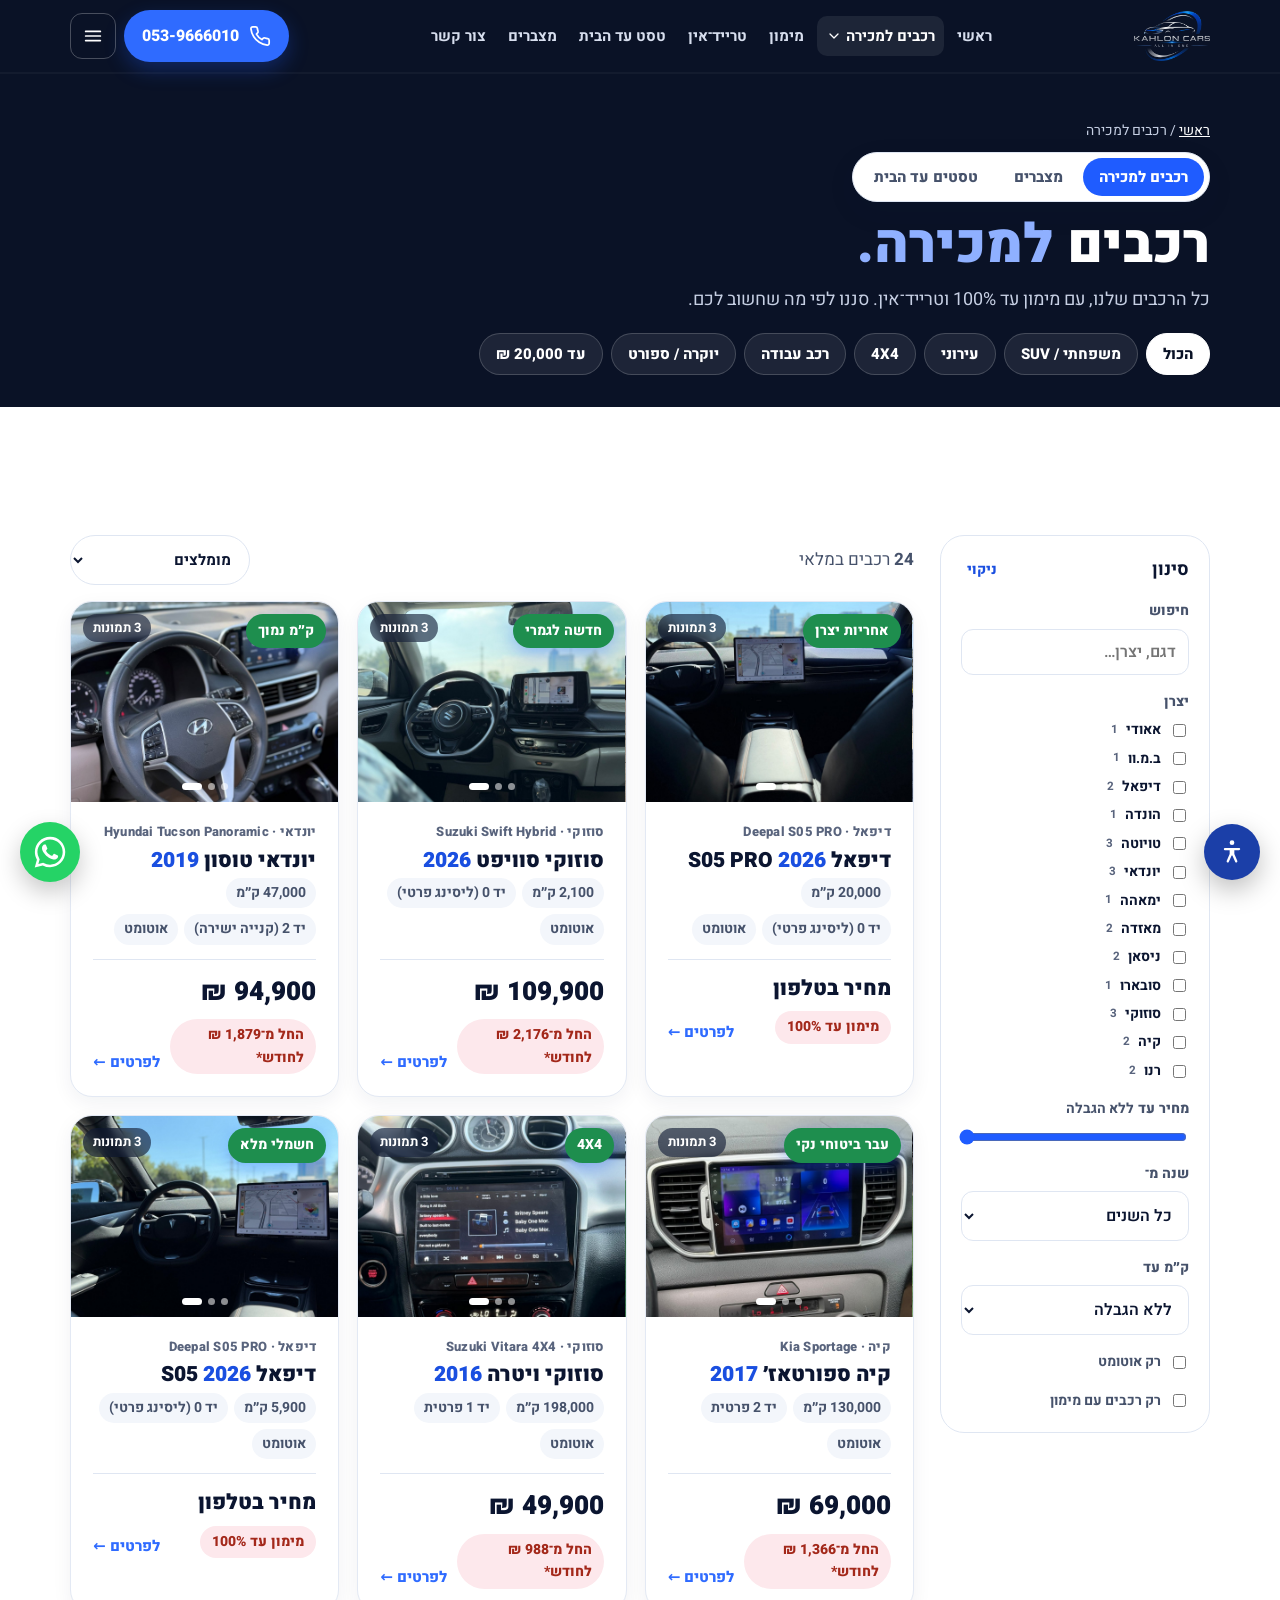
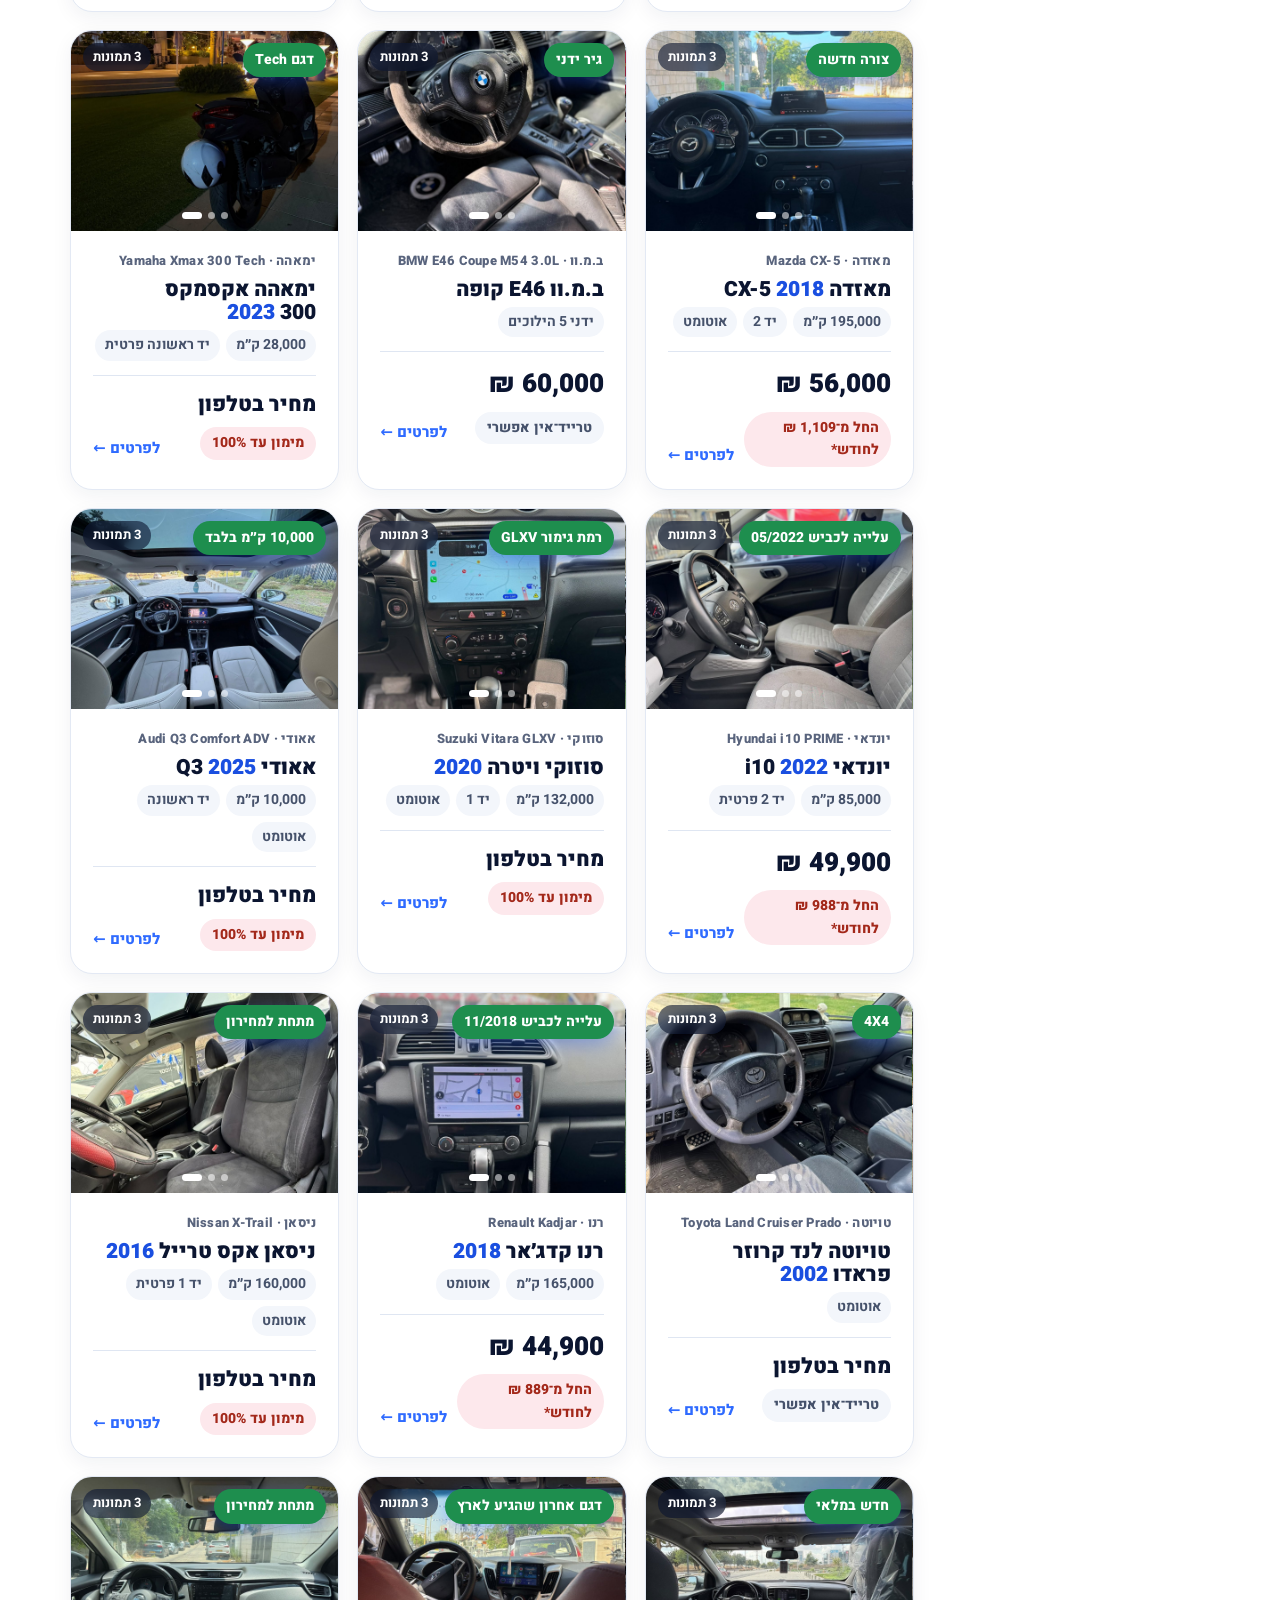
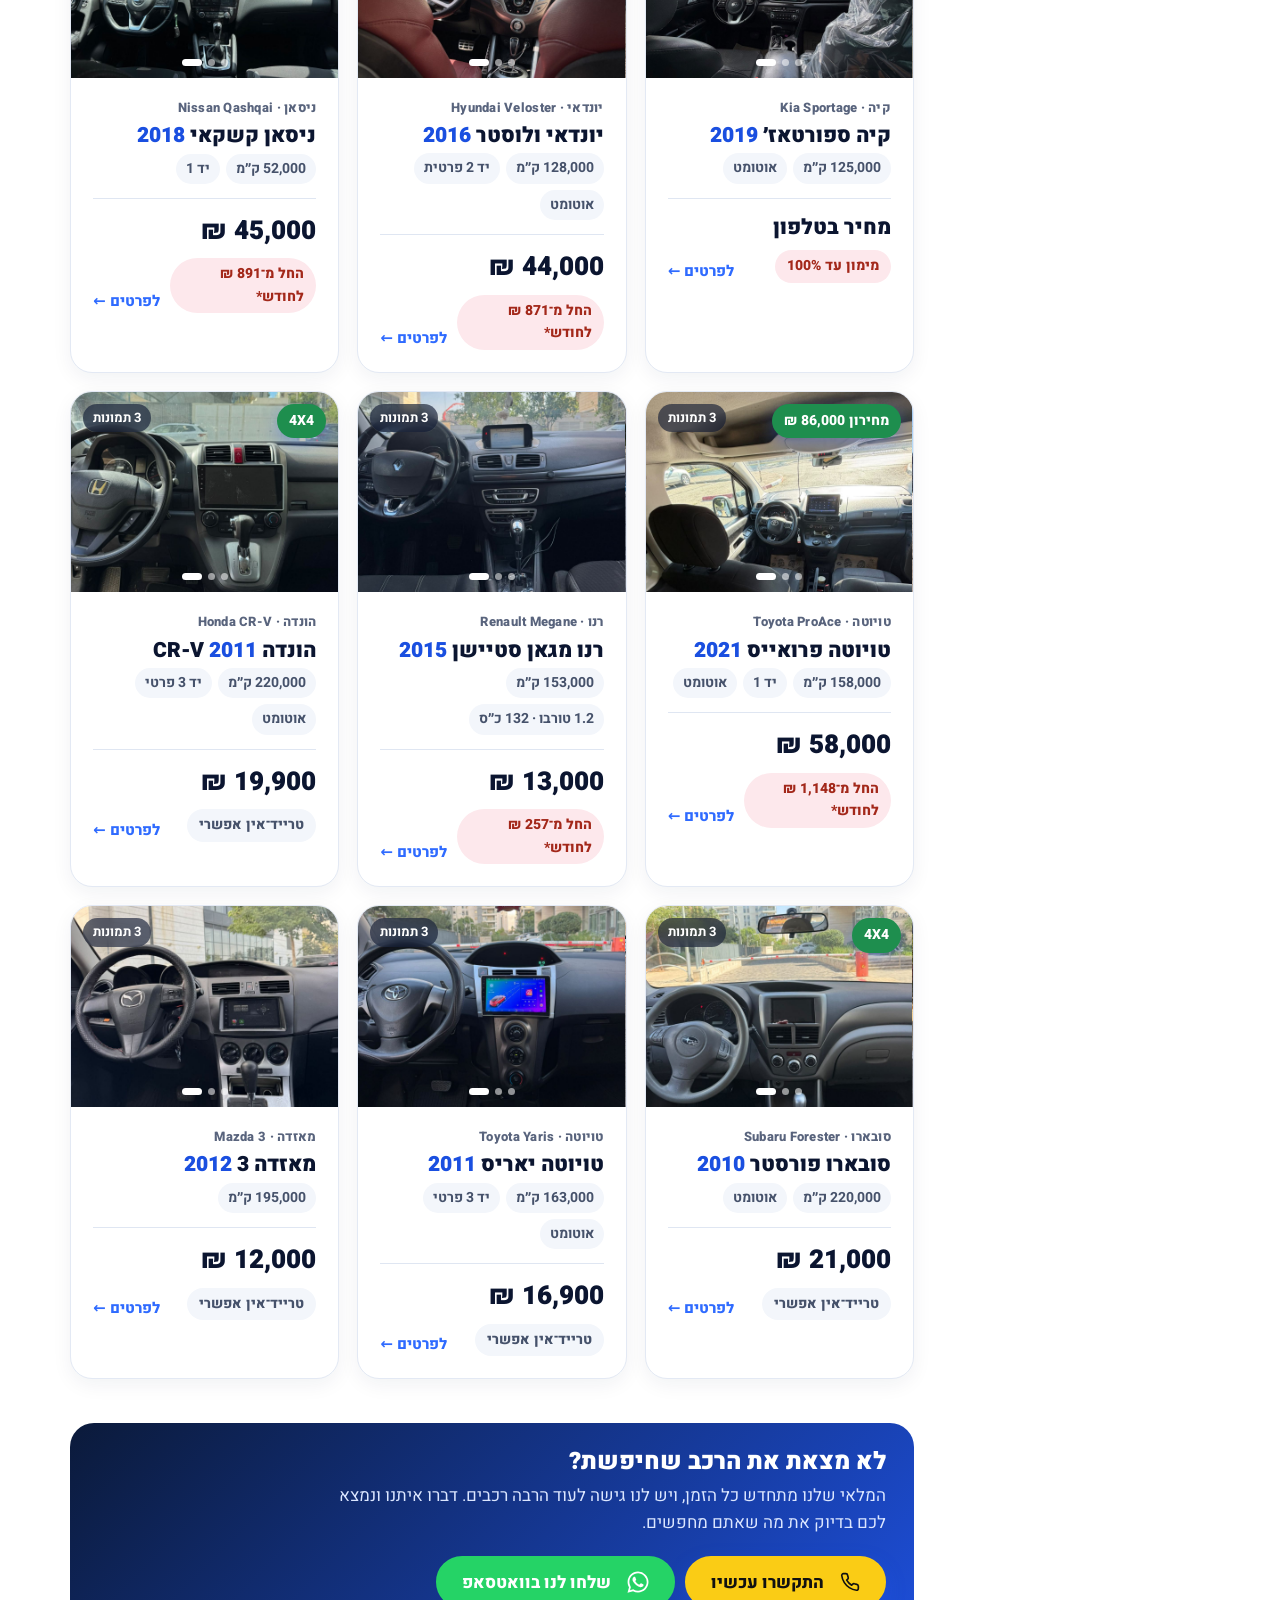
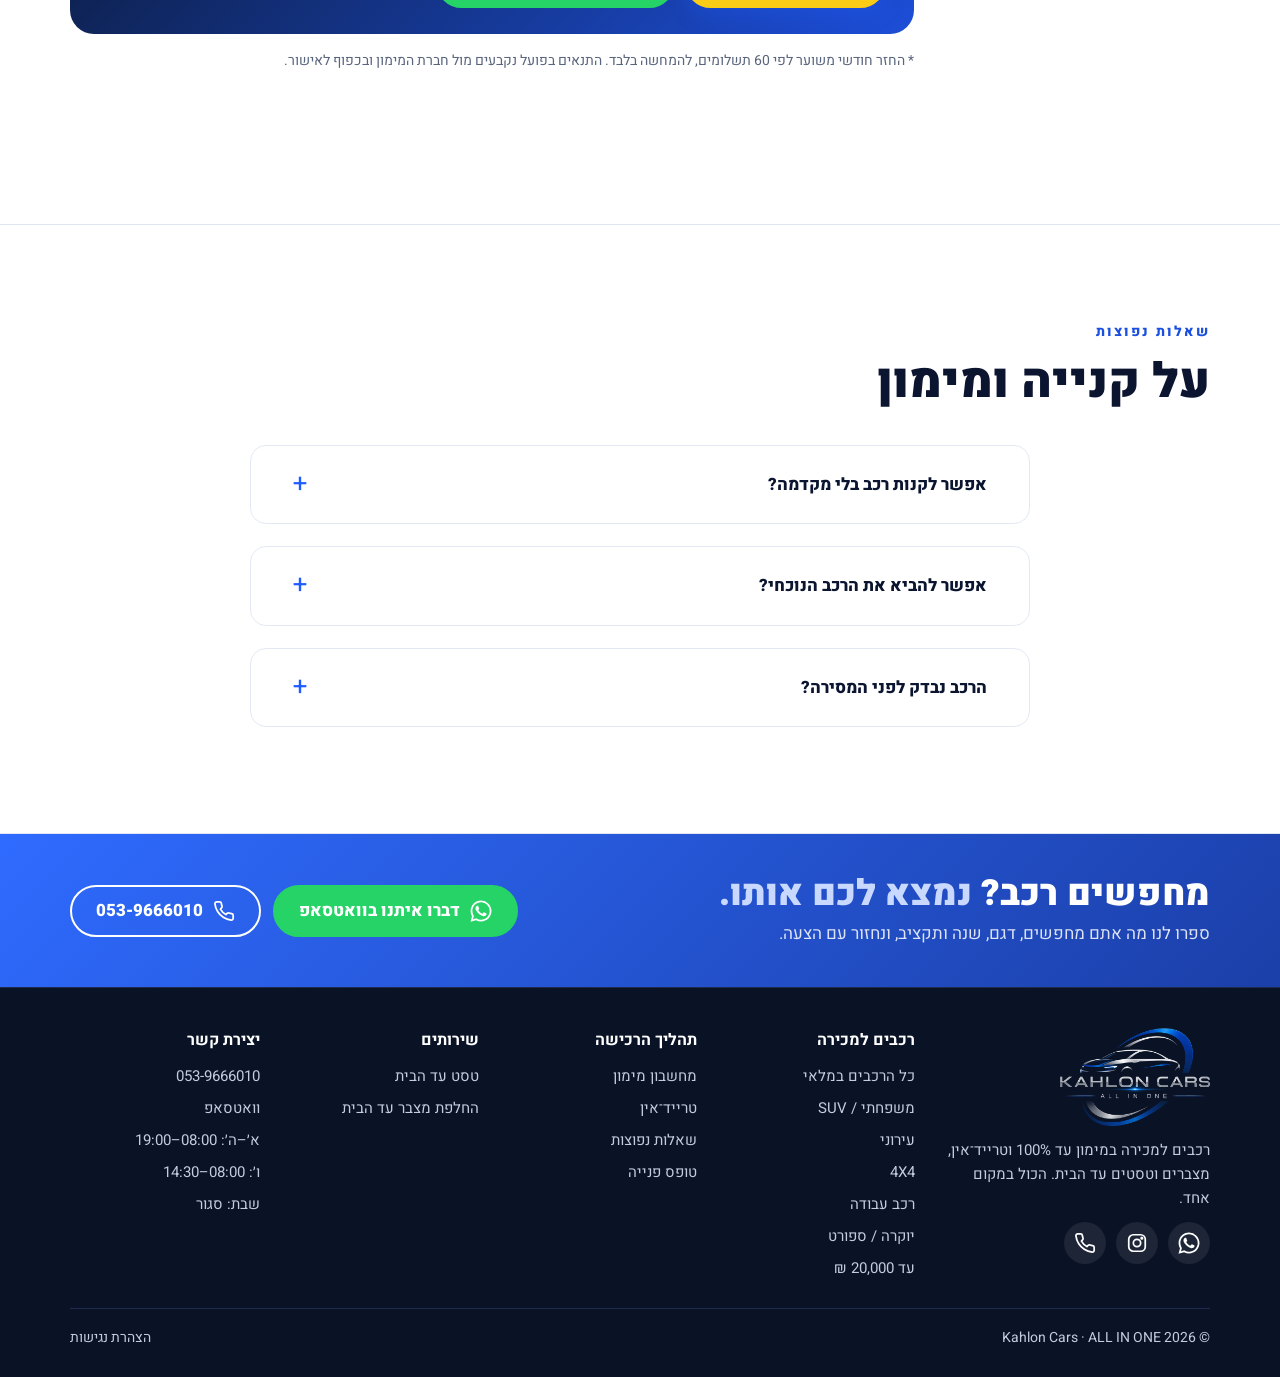
==== commit d1b9a876: "לא מצאת את הרכב שחיפשת? – כפתורי חיוג ווואטסאפ בקטלוג Co-Authored-By: Claude Opus 5.5 <noreply@anthr" ====
--- a/public/cars.html
+++ b/public/cars.html
@@ -68,7 +68,7 @@
 <div class="results">
 <div class="r-bar"><span id="r-count"></span><div class="r-tools"><button class="btn btn-ghost btn-sm f-open" type="button" id="f-open"><svg viewBox="0 0 24 24" width="18" height="18" fill="none" stroke="currentColor" stroke-width="1.9" stroke-linecap="round" stroke-linejoin="round" aria-hidden="true"><circle cx="11" cy="11" r="7"/><path d="M20 20l-3.5-3.5"/></svg>סינון</button><label><span class="sr">מיון</span><select id="sort"><option value="rec">מומלצים</option><option value="pa">מחיר: מהנמוך לגבוה</option><option value="pd">מחיר: מהגבוה לנמוך</option><option value="yd">שנה: מהחדש לישן</option><option value="km">קילומטראז׳: מהנמוך</option></select></label></div></div>
 <div id="cars" class="grid g3 car-grid" data-catalog="1"></div>
-<div id="cars-empty" class="empty" hidden><span class="icon"><svg viewBox="0 0 24 24" width="22" height="22" fill="none" stroke="currentColor" stroke-width="1.9" stroke-linecap="round" stroke-linejoin="round" aria-hidden="true"><path d="M3 15.5v-2.2c0-.8.5-1.4 1.2-1.6l2.3-.6 2.2-3a2 2 0 0 1 1.6-.8h4.4a2 2 0 0 1 1.6.8l2.2 3 1.3.3c.7.2 1.2.8 1.2 1.6v2.5h-1.5"/><path d="M5.5 15.5H3"/><path d="M9.5 15.5h5"/><circle cx="7.5" cy="15.8" r="1.8"/><circle cx="16.5" cy="15.8" r="1.8"/></svg></span><h3>לא מצאנו רכב שמתאים לחיפוש</h3><p>נסו להרחיב את הסינון, או ספרו לנו מה אתם מחפשים ונמצא בשבילכם.</p><a class="btn btn-primary" href="https://wa.me/972539666010?text=%D7%94%D7%99%D7%99%2C%20%D7%90%D7%A0%D7%99%20%D7%9E%D7%97%D7%A4%D7%A9%20%D7%A8%D7%9B%D7%91.%20%D7%93%D7%92%D7%9D%3A%20%2C%20%D7%A9%D7%A0%D7%94%3A%20%2C%20%D7%AA%D7%A7%D7%A6%D7%99%D7%91%3A%20" target="_blank" rel="noopener"><svg class="wa-ico" viewBox="0 0 24 24" width="22" height="22" fill="currentColor" aria-hidden="true"><path d="M17.47 14.38c-.3-.15-1.76-.87-2.03-.97-.27-.1-.47-.15-.67.15-.2.3-.77.97-.94 1.17-.17.2-.35.22-.65.07-.3-.15-1.26-.46-2.4-1.48-.89-.79-1.49-1.77-1.66-2.07-.17-.3-.02-.46.13-.61.13-.13.3-.35.45-.52.15-.17.2-.3.3-.5.1-.2.05-.37-.02-.52-.08-.15-.67-1.62-.92-2.22-.24-.58-.49-.5-.67-.51h-.57c-.2 0-.52.07-.79.37-.27.3-1.04 1.02-1.04 2.48s1.07 2.88 1.21 3.08c.15.2 2.1 3.2 5.08 4.49.71.31 1.26.49 1.69.63.71.23 1.36.2 1.87.12.57-.09 1.76-.72 2.01-1.41.25-.69.25-1.29.17-1.41-.07-.13-.27-.2-.57-.35zM12.05 21.5h-.01a9.45 9.45 0 0 1-4.82-1.32l-.35-.21-3.58.94.96-3.49-.23-.36a9.43 9.43 0 0 1-1.45-5.03c0-5.22 4.25-9.47 9.48-9.47 2.53 0 4.91.99 6.7 2.78a9.4 9.4 0 0 1 2.77 6.7c0 5.22-4.25 9.47-9.47 9.47zm8.06-17.53A11.33 11.33 0 0 0 12.05.63C5.77.63.66 5.74.66 12.02c0 2.01.52 3.97 1.52 5.7L.56 23.63l6.04-1.58a11.36 11.36 0 0 0 5.44 1.39h.01c6.28 0 11.39-5.11 11.39-11.39 0-3.04-1.19-5.9-3.33-8.05z"/></svg>ספרו לנו מה אתם מחפשים</a></div>
+<div id="cars-empty" class="empty" hidden><span class="icon"><svg viewBox="0 0 24 24" width="22" height="22" fill="none" stroke="currentColor" stroke-width="1.9" stroke-linecap="round" stroke-linejoin="round" aria-hidden="true"><path d="M3 15.5v-2.2c0-.8.5-1.4 1.2-1.6l2.3-.6 2.2-3a2 2 0 0 1 1.6-.8h4.4a2 2 0 0 1 1.6.8l2.2 3 1.3.3c.7.2 1.2.8 1.2 1.6v2.5h-1.5"/><path d="M5.5 15.5H3"/><path d="M9.5 15.5h5"/><circle cx="7.5" cy="15.8" r="1.8"/><circle cx="16.5" cy="15.8" r="1.8"/></svg></span><h3>לא מצאת את הרכב שחיפשת?</h3><p>זה בדיוק התפקיד שלנו. ספרו לנו איזה רכב אתם מחפשים – יצרן, דגם, שנה ותקציב – ואנחנו נאתר אותו בשבילכם, נבדוק אותו ונביא אותו עד אליכם.</p><div class="find-btns"><a class="btn btn-primary" href="tel:+972539666010"><svg viewBox="0 0 24 24" width="20" height="20" fill="none" stroke="currentColor" stroke-width="2" stroke-linecap="round" stroke-linejoin="round" aria-hidden="true"><path d="M22 16.9v3a2 2 0 0 1-2.2 2 19.8 19.8 0 0 1-8.6-3.1 19.5 19.5 0 0 1-6-6A19.8 19.8 0 0 1 2.1 4.2 2 2 0 0 1 4.1 2h3a2 2 0 0 1 2 1.7c.1.9.4 1.8.7 2.7a2 2 0 0 1-.5 2.1L8 9.8a16 16 0 0 0 6 6l1.3-1.3a2 2 0 0 1 2.1-.4c.9.3 1.8.6 2.7.7a2 2 0 0 1 1.7 2z"/></svg>התקשרו עכשיו</a><a class="btn btn-ghost find-wa" href="https://wa.me/972539666010" target="_blank" rel="noopener"><svg class="wa-ico" viewBox="0 0 24 24" width="22" height="22" fill="currentColor" aria-hidden="true"><path d="M17.47 14.38c-.3-.15-1.76-.87-2.03-.97-.27-.1-.47-.15-.67.15-.2.3-.77.97-.94 1.17-.17.2-.35.22-.65.07-.3-.15-1.26-.46-2.4-1.48-.89-.79-1.49-1.77-1.66-2.07-.17-.3-.02-.46.13-.61.13-.13.3-.35.45-.52.15-.17.2-.3.3-.5.1-.2.05-.37-.02-.52-.08-.15-.67-1.62-.92-2.22-.24-.58-.49-.5-.67-.51h-.57c-.2 0-.52.07-.79.37-.27.3-1.04 1.02-1.04 2.48s1.07 2.88 1.21 3.08c.15.2 2.1 3.2 5.08 4.49.71.31 1.26.49 1.69.63.71.23 1.36.2 1.87.12.57-.09 1.76-.72 2.01-1.41.25-.69.25-1.29.17-1.41-.07-.13-.27-.2-.57-.35zM12.05 21.5h-.01a9.45 9.45 0 0 1-4.82-1.32l-.35-.21-3.58.94.96-3.49-.23-.36a9.43 9.43 0 0 1-1.45-5.03c0-5.22 4.25-9.47 9.48-9.47 2.53 0 4.91.99 6.7 2.78a9.4 9.4 0 0 1 2.77 6.7c0 5.22-4.25 9.47-9.47 9.47zm8.06-17.53A11.33 11.33 0 0 0 12.05.63C5.77.63.66 5.74.66 12.02c0 2.01.52 3.97 1.52 5.7L.56 23.63l6.04-1.58a11.36 11.36 0 0 0 5.44 1.39h.01c6.28 0 11.39-5.11 11.39-11.39 0-3.04-1.19-5.9-3.33-8.05z"/></svg>שלחו לנו בוואטסאפ</a></div></div><div id="cars-find" class="find-band" hidden><div><h3>לא מצאת את הרכב שחיפשת?</h3><p>המלאי שלנו מתחדש כל הזמן, ויש לנו גישה לעוד הרבה רכבים. דברו איתנו ונמצא לכם בדיוק את מה שאתם מחפשים.</p></div><div class="find-btns"><a class="btn btn-primary" href="tel:+972539666010"><svg viewBox="0 0 24 24" width="20" height="20" fill="none" stroke="currentColor" stroke-width="2" stroke-linecap="round" stroke-linejoin="round" aria-hidden="true"><path d="M22 16.9v3a2 2 0 0 1-2.2 2 19.8 19.8 0 0 1-8.6-3.1 19.5 19.5 0 0 1-6-6A19.8 19.8 0 0 1 2.1 4.2 2 2 0 0 1 4.1 2h3a2 2 0 0 1 2 1.7c.1.9.4 1.8.7 2.7a2 2 0 0 1-.5 2.1L8 9.8a16 16 0 0 0 6 6l1.3-1.3a2 2 0 0 1 2.1-.4c.9.3 1.8.6 2.7.7a2 2 0 0 1 1.7 2z"/></svg>התקשרו עכשיו</a><a class="btn btn-ghost find-wa" href="https://wa.me/972539666010" target="_blank" rel="noopener"><svg class="wa-ico" viewBox="0 0 24 24" width="22" height="22" fill="currentColor" aria-hidden="true"><path d="M17.47 14.38c-.3-.15-1.76-.87-2.03-.97-.27-.1-.47-.15-.67.15-.2.3-.77.97-.94 1.17-.17.2-.35.22-.65.07-.3-.15-1.26-.46-2.4-1.48-.89-.79-1.49-1.77-1.66-2.07-.17-.3-.02-.46.13-.61.13-.13.3-.35.45-.52.15-.17.2-.3.3-.5.1-.2.05-.37-.02-.52-.08-.15-.67-1.62-.92-2.22-.24-.58-.49-.5-.67-.51h-.57c-.2 0-.52.07-.79.37-.27.3-1.04 1.02-1.04 2.48s1.07 2.88 1.21 3.08c.15.2 2.1 3.2 5.08 4.49.71.31 1.26.49 1.69.63.71.23 1.36.2 1.87.12.57-.09 1.76-.72 2.01-1.41.25-.69.25-1.29.17-1.41-.07-.13-.27-.2-.57-.35zM12.05 21.5h-.01a9.45 9.45 0 0 1-4.82-1.32l-.35-.21-3.58.94.96-3.49-.23-.36a9.43 9.43 0 0 1-1.45-5.03c0-5.22 4.25-9.47 9.48-9.47 2.53 0 4.91.99 6.7 2.78a9.4 9.4 0 0 1 2.77 6.7c0 5.22-4.25 9.47-9.47 9.47zm8.06-17.53A11.33 11.33 0 0 0 12.05.63C5.77.63.66 5.74.66 12.02c0 2.01.52 3.97 1.52 5.7L.56 23.63l6.04-1.58a11.36 11.36 0 0 0 5.44 1.39h.01c6.28 0 11.39-5.11 11.39-11.39 0-3.04-1.19-5.9-3.33-8.05z"/></svg>שלחו לנו בוואטסאפ</a></div></div>
 <p class="note">* החזר חודשי משוער לפי 60 תשלומים, להמחשה בלבד. התנאים בפועל נקבעים מול חברת המימון ובכפוף לאישור.</p>
 </div>
 </div></section>
--- a/public/site.css
+++ b/public/site.css
@@ -711,3 +711,12 @@
 .btn-cta{background:#FFC83D;color:#0A1226;box-shadow:0 10px 24px rgba(255,200,61,.35)}
 .btn-cta:hover{background:#F5B000;color:#0A1226}
 :root{color-scheme:light}
+
+.find-btns{display:flex;gap:10px;flex-wrap:wrap;justify-content:center}
+.find-btns .btn svg{margin-inline-end:6px;vertical-align:-4px}
+.find-band{margin-top:28px;display:flex;align-items:center;justify-content:space-between;gap:20px;flex-wrap:wrap;padding:26px 28px;border-radius:var(--r-lg);background:linear-gradient(135deg,#0b1a3a,#1d4ed8);color:#fff}
+.find-band h3{font-size:24px;color:#fff;margin-bottom:6px}
+.find-band p{color:#dbe6ff;max-width:560px;margin:0}
+.find-band .btn-ghost{background:rgba(255,255,255,.12);color:#fff;border-color:rgba(255,255,255,.4)}
+.find-band .btn-primary{background:#facc15;color:#111;border-color:#facc15}
+@media (max-width:640px){.find-band{flex-direction:column;text-align:center}.find-band .find-btns{width:100%}.find-band .btn{flex:1}}
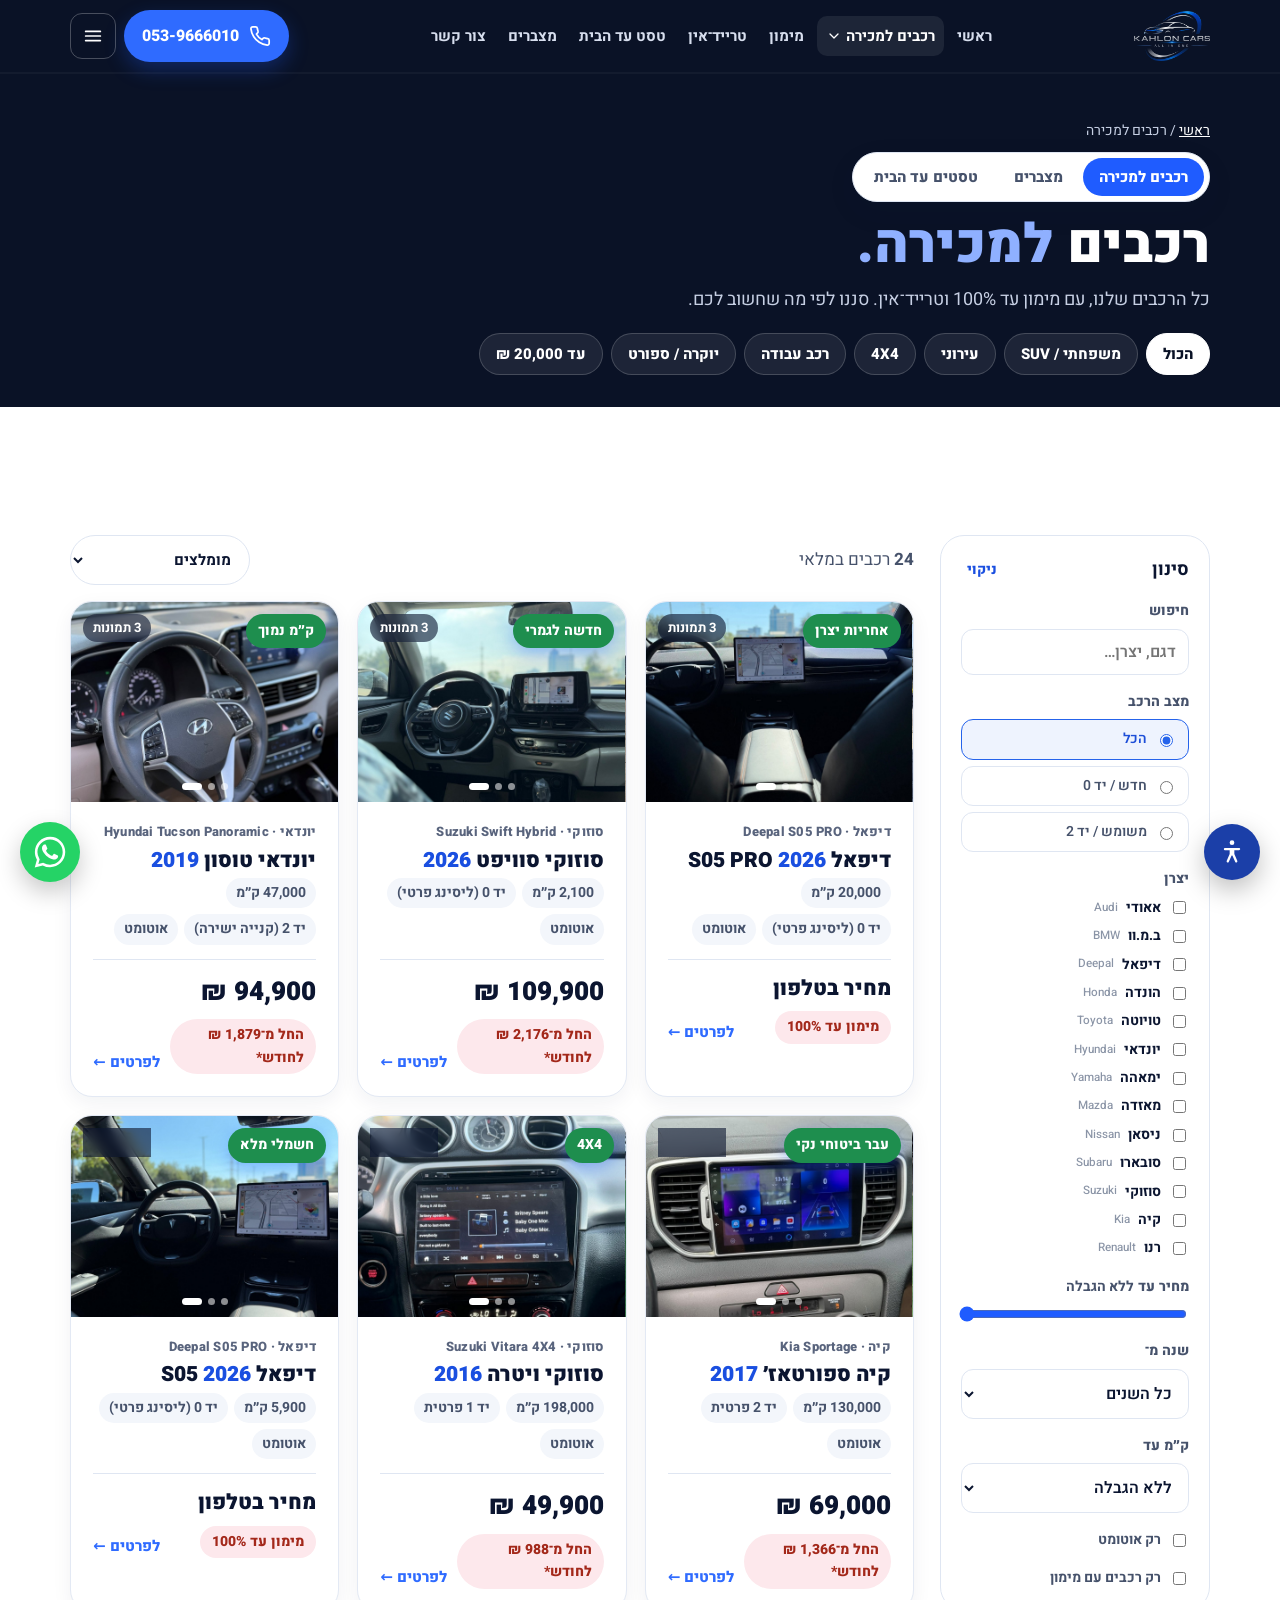
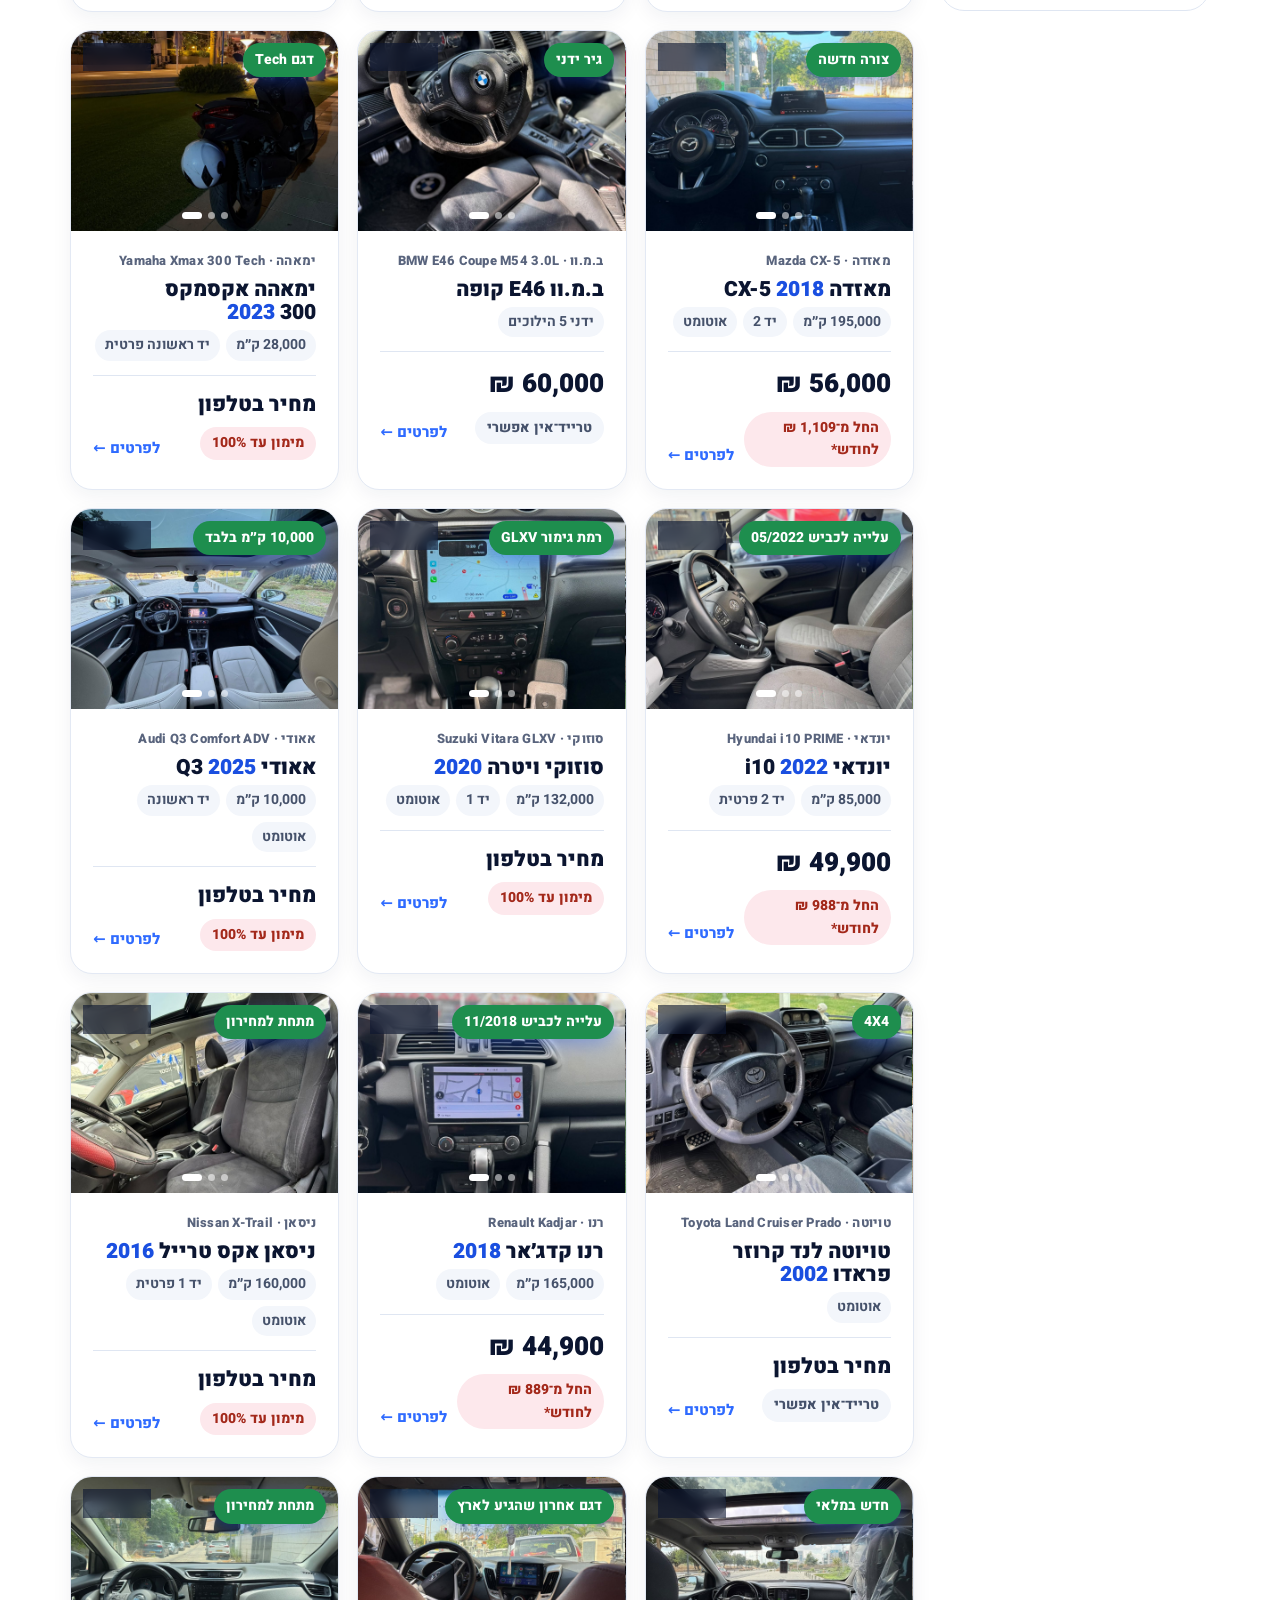
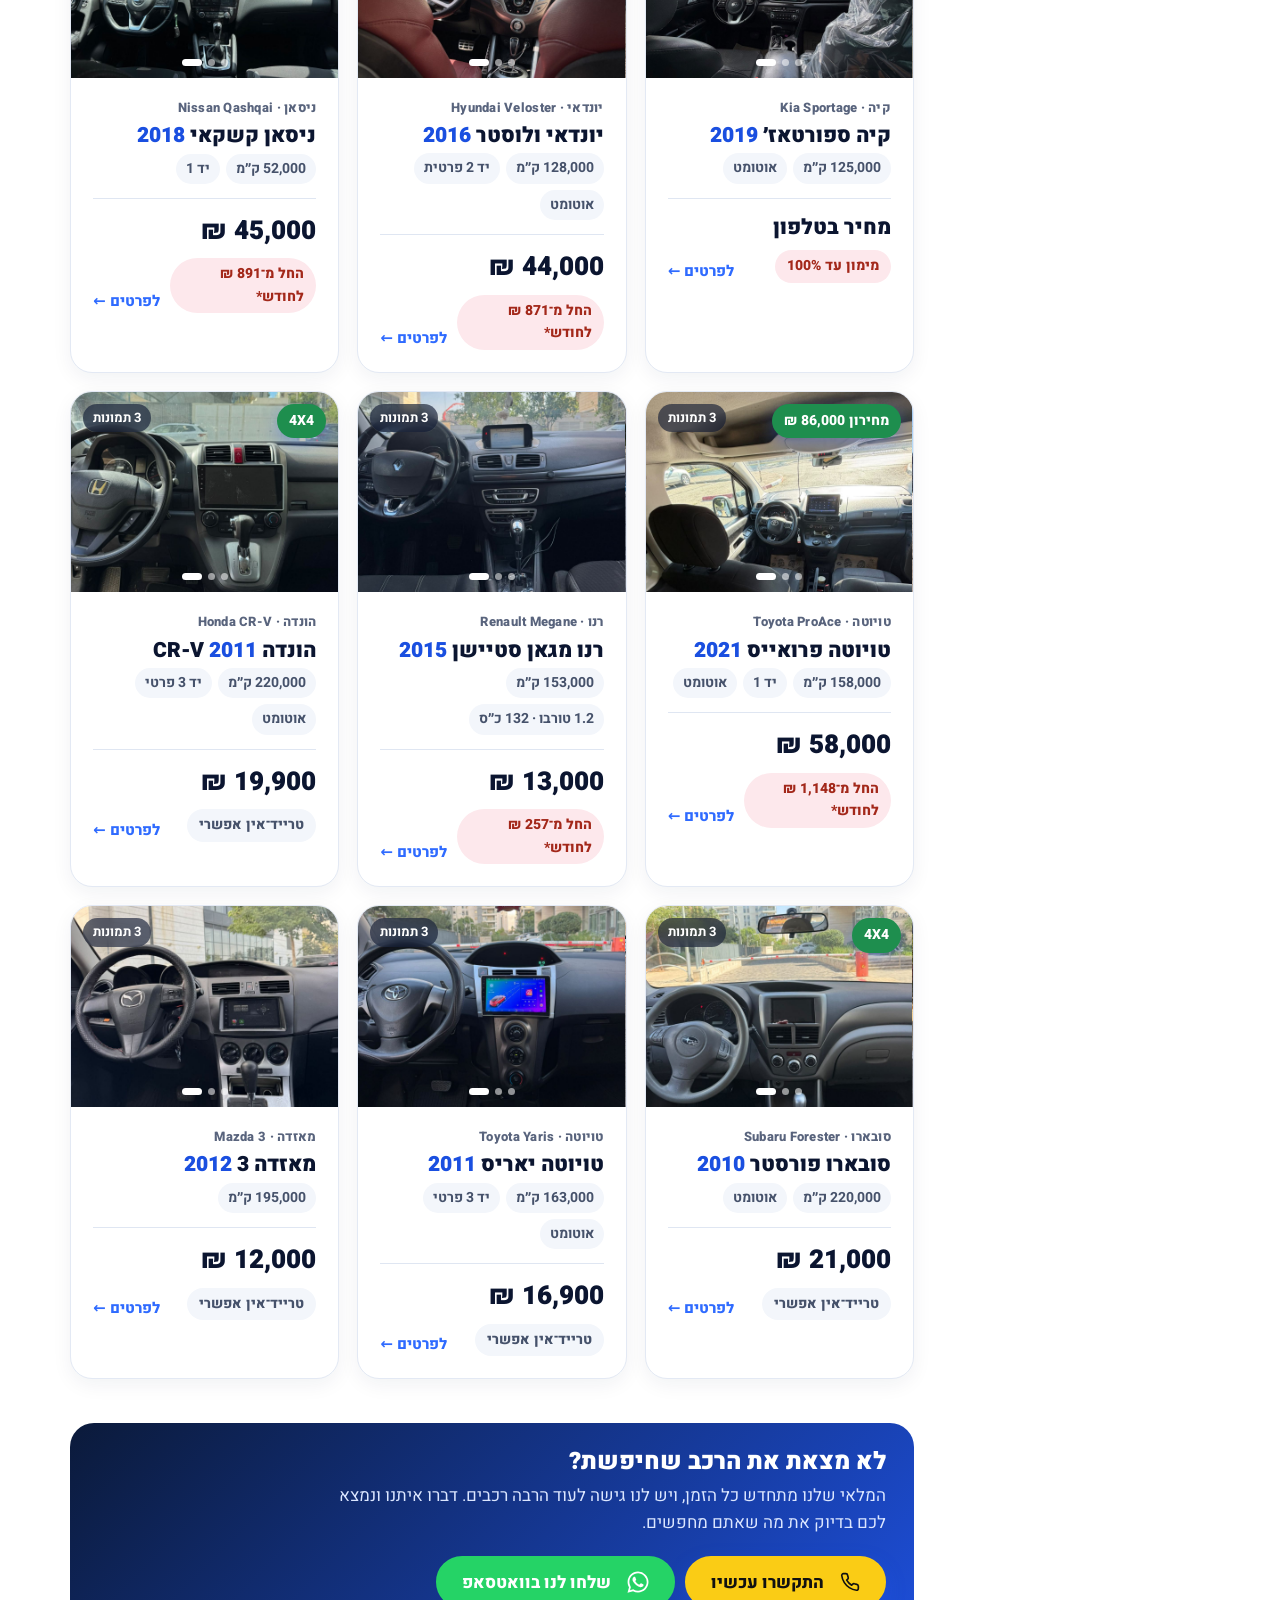
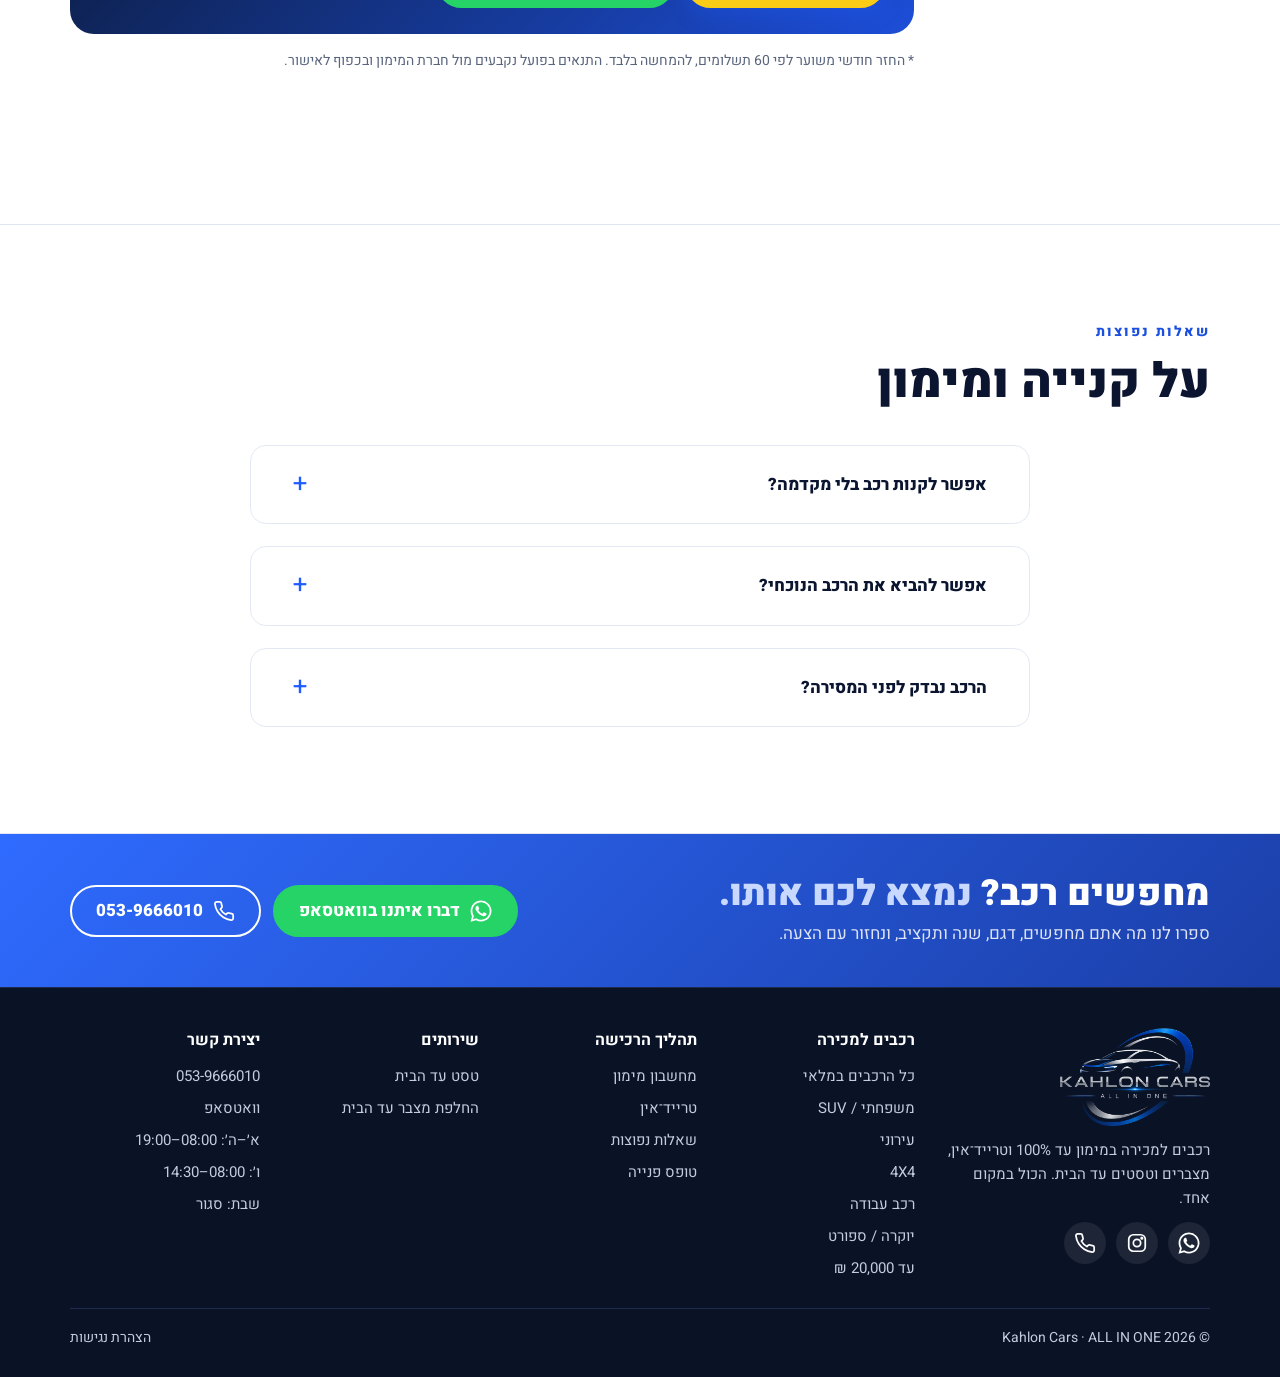
==== commit e2ec8c86: "יצרנים בעברית ובאנגלית, סינון חדש/משומש Co-Authored-By: Claude Opus 5.5 <noreply@anthropic.com> Clau" ====
--- a/public/cars.html
+++ b/public/cars.html
@@ -57,6 +57,7 @@
 <aside class="filters" id="filters" aria-label="סינון">
 <div class="f-head"><b>סינון</b><button type="button" id="f-reset">ניקוי</button></div>
 <label class="f"><span>חיפוש</span><input id="q" type="search" placeholder="דגם, יצרן…"></label>
+<div class="f"><span>מצב הרכב</span><div class="seg" id="f-cond" role="radiogroup" aria-label="מצב הרכב"><label><input type="radio" name="cond" value="" checked> הכל</label><label><input type="radio" name="cond" value="new"> חדש / יד 0</label><label><input type="radio" name="cond" value="used"> משומש / יד 2</label></div></div>
 <div class="f"><span>יצרן</span><div id="f-brands" class="checks"></div></div>
 <label class="f"><span>מחיר עד <b id="max-out"></b></span><input id="f-max" type="range" min="10000" max="60000" step="1000"></label>
 <label class="f"><span>שנה מ־</span><select id="f-year"><option value="">כל השנים</option></select></label>
--- a/public/site.css
+++ b/public/site.css
@@ -720,3 +720,9 @@
 .find-band .btn-ghost{background:rgba(255,255,255,.12);color:#fff;border-color:rgba(255,255,255,.4)}
 .find-band .btn-primary{background:#facc15;color:#111;border-color:#facc15}
 @media (max-width:640px){.find-band{flex-direction:column;text-align:center}.find-band .find-btns{width:100%}.find-band .btn{flex:1}}
+
+.checks small.en{color:var(--ink-3,#8a94a6);font-weight:500;margin-inline-start:4px;direction:ltr;unicode-bidi:isolate}
+.seg{display:flex;flex-direction:column;gap:6px}
+.seg label{display:flex;align-items:center;gap:8px;padding:8px 12px;border:1.5px solid var(--line);border-radius:12px;cursor:pointer;font-weight:600}
+.seg label:has(input:checked){border-color:#2563eb;background:rgba(37,99,235,.08);color:#1d4ed8}
+.seg input{accent-color:#2563eb}
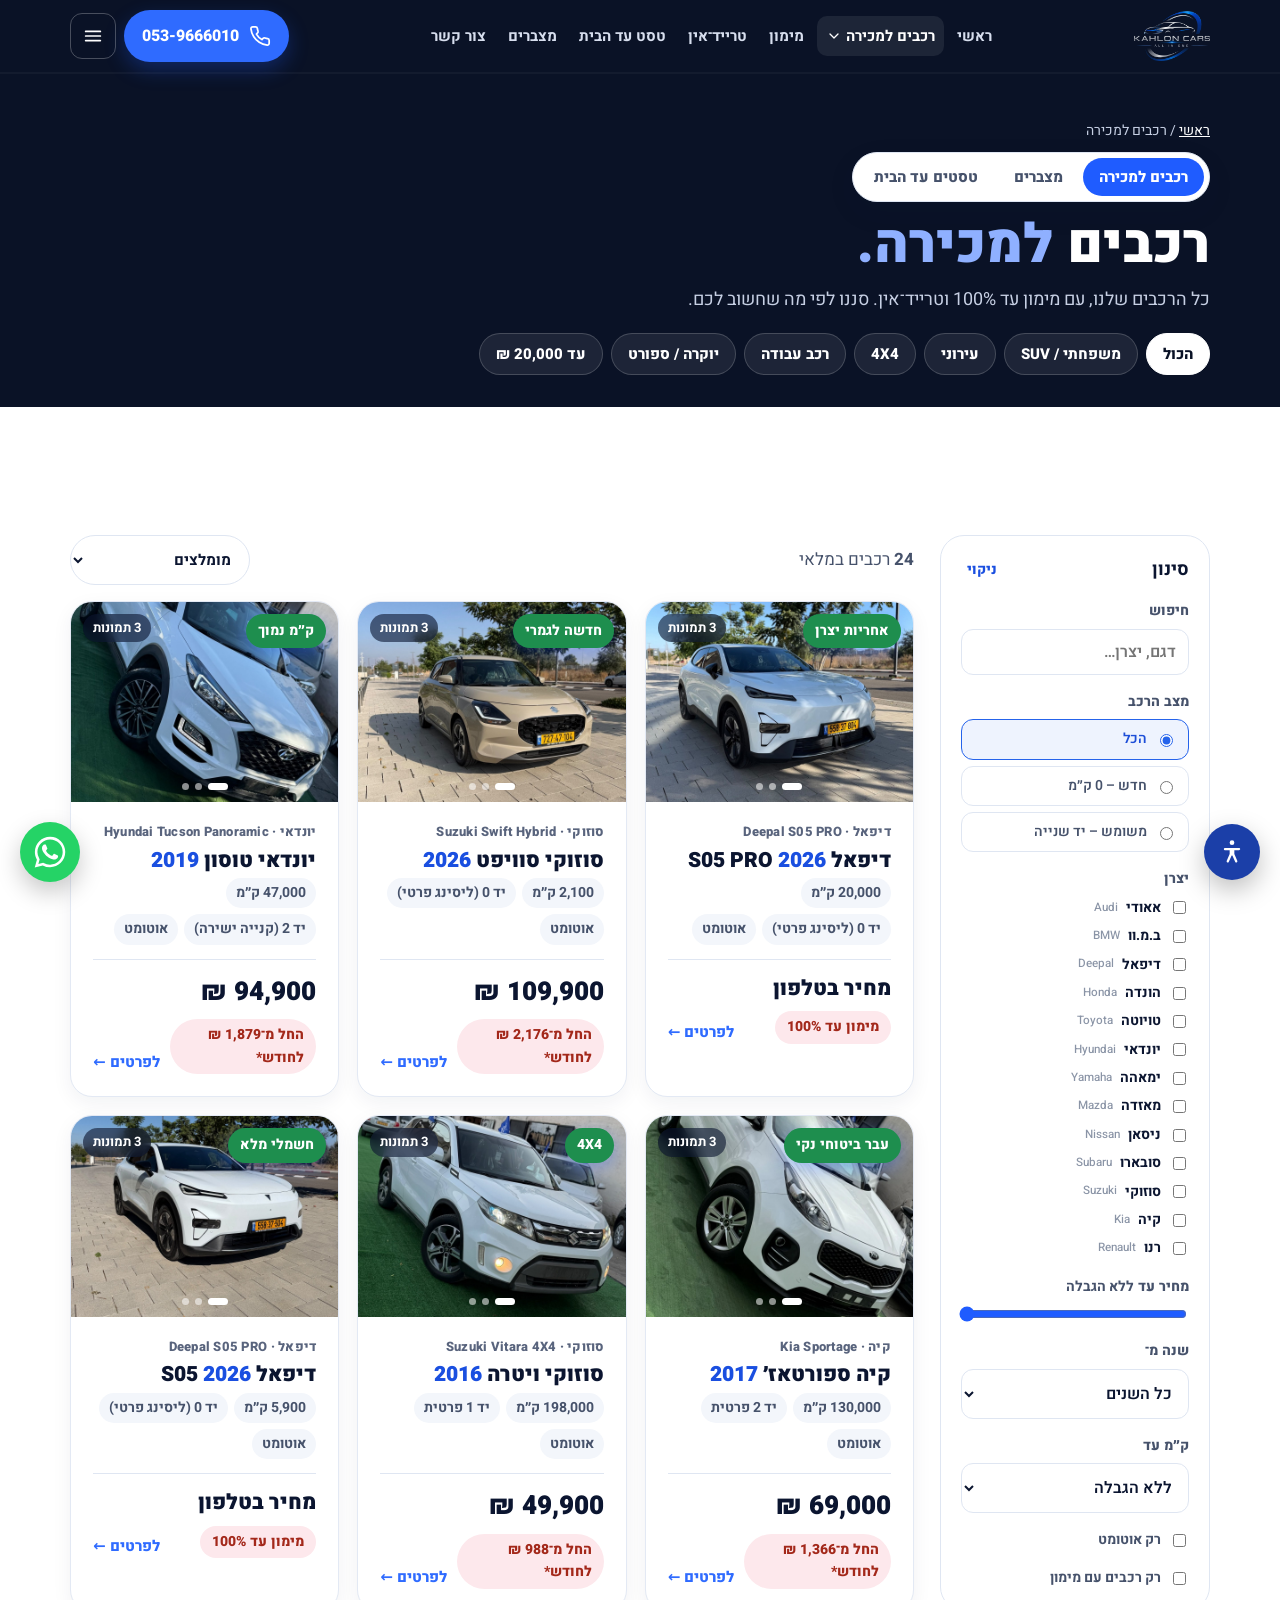
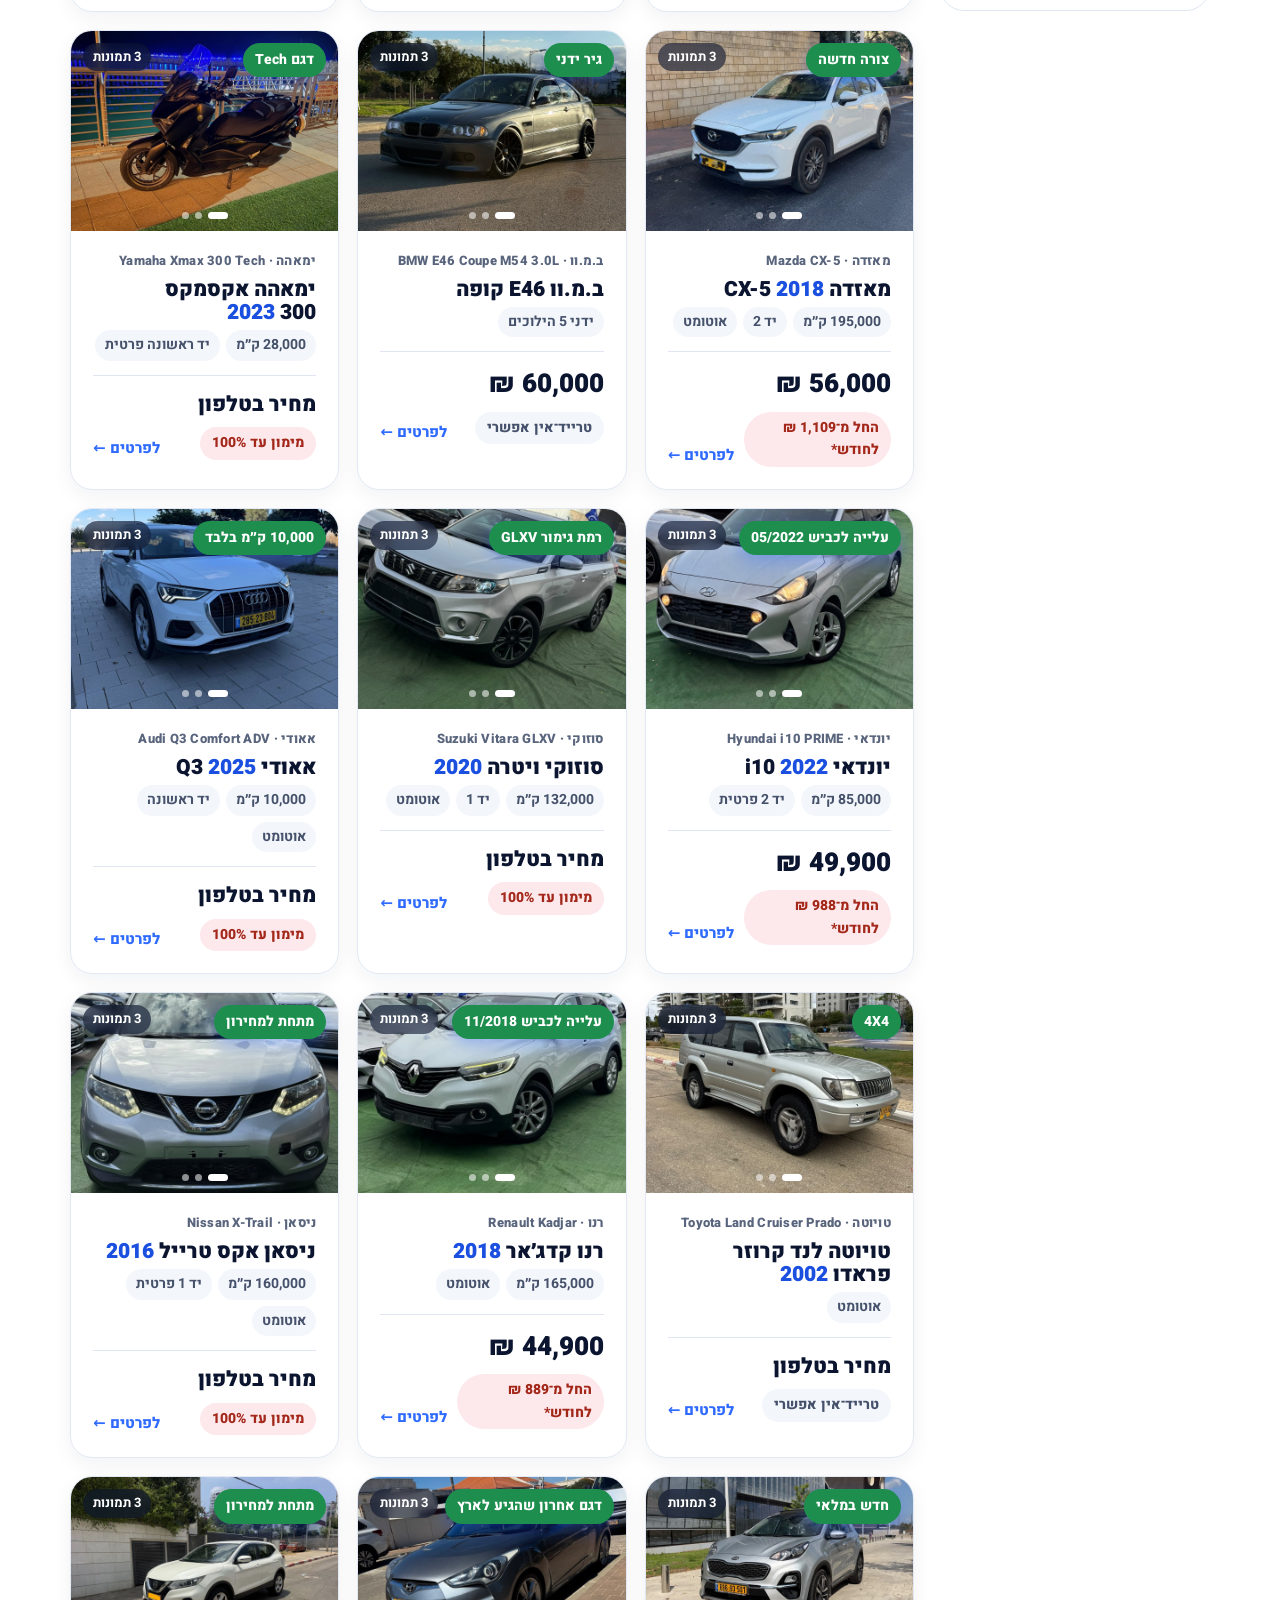
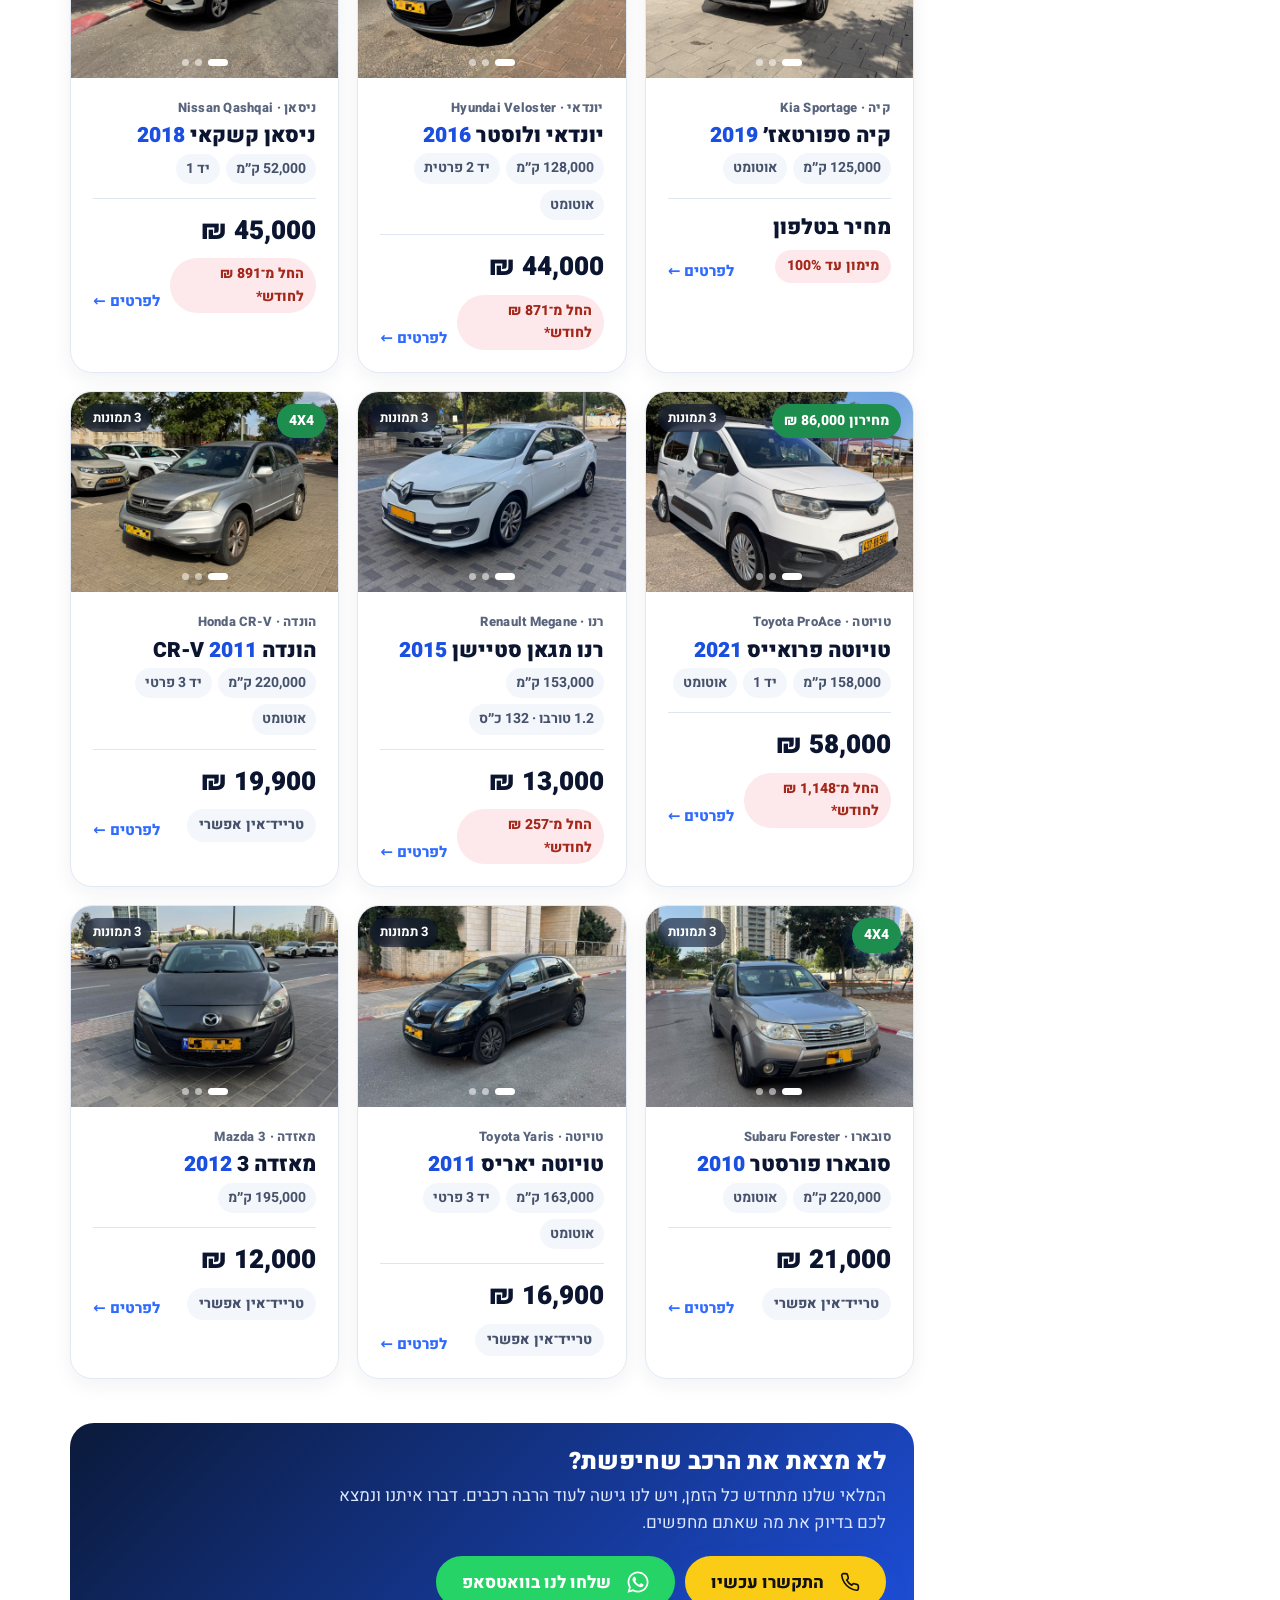
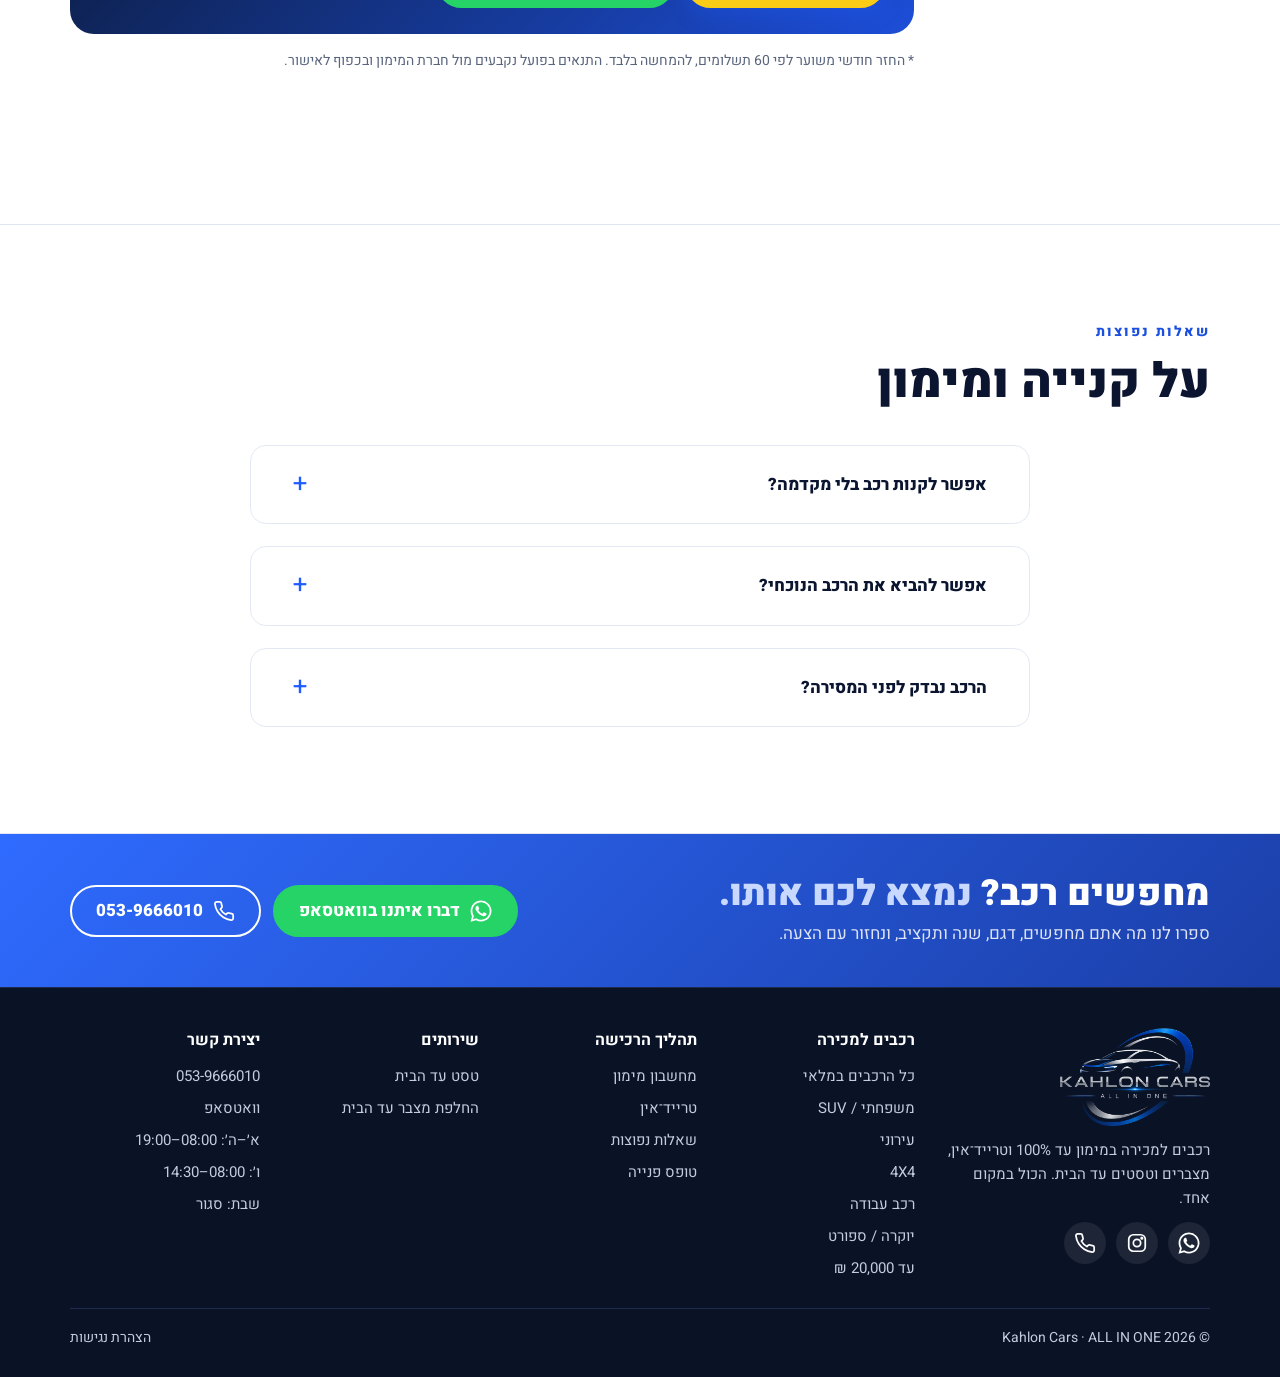
==== commit 44986800: "חדש = 0 ק״מ בלבד Co-Authored-By: Claude Opus 5.5 <noreply@anthropic.com> Claude-Session: https://cla" ====
--- a/public/cars.html
+++ b/public/cars.html
@@ -57,7 +57,7 @@
 <aside class="filters" id="filters" aria-label="סינון">
 <div class="f-head"><b>סינון</b><button type="button" id="f-reset">ניקוי</button></div>
 <label class="f"><span>חיפוש</span><input id="q" type="search" placeholder="דגם, יצרן…"></label>
-<div class="f"><span>מצב הרכב</span><div class="seg" id="f-cond" role="radiogroup" aria-label="מצב הרכב"><label><input type="radio" name="cond" value="" checked> הכל</label><label><input type="radio" name="cond" value="new"> חדש / יד 0</label><label><input type="radio" name="cond" value="used"> משומש / יד 2</label></div></div>
+<div class="f"><span>מצב הרכב</span><div class="seg" id="f-cond" role="radiogroup" aria-label="מצב הרכב"><label><input type="radio" name="cond" value="" checked> הכל</label><label><input type="radio" name="cond" value="new"> חדש – 0 ק״מ</label><label><input type="radio" name="cond" value="used"> משומש – יד שנייה</label></div></div>
 <div class="f"><span>יצרן</span><div id="f-brands" class="checks"></div></div>
 <label class="f"><span>מחיר עד <b id="max-out"></b></span><input id="f-max" type="range" min="10000" max="60000" step="1000"></label>
 <label class="f"><span>שנה מ־</span><select id="f-year"><option value="">כל השנים</option></select></label>
